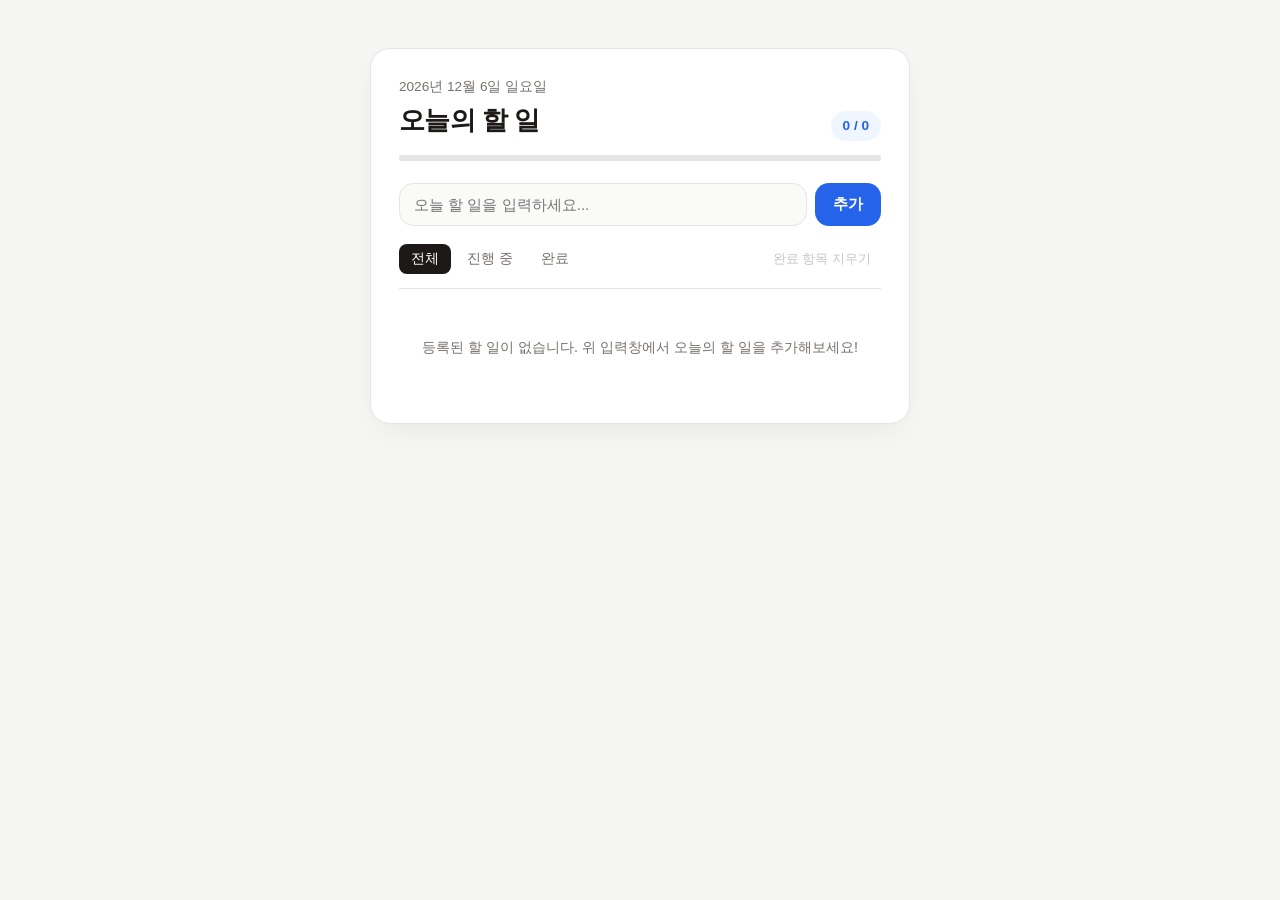
==== index.html @ 994f8629 "Feat : 처음 업로드" ====
<!DOCTYPE html>
<html lang="ko">
<head>
  <meta charset="UTF-8" />
  <meta name="viewport" content="width=device-width, initial-scale=1.0" />
  <title>오늘의 할 일</title>
  <link rel="stylesheet" href="style.css" />
</head>
<body>
  <main class="app">
    <header class="header">
      <div class="header-top">
        <div>
          <p id="today-date" class="date-text"></p>
          <h1 class="title">오늘의 할 일</h1>
        </div>
        <div class="progress-badge" aria-live="polite">
          <span id="progress-count">0 / 0</span>
        </div>
      </div>
      <div class="progress-track" aria-hidden="true">
        <div id="progress-bar" class="progress-bar"></div>
      </div>
    </header>

    <form id="todo-form" class="todo-form" autocomplete="off">
      <label for="todo-input" class="sr-only">새로운 할 일</label>
      <input
        id="todo-input"
        type="text"
        class="todo-input"
        placeholder="오늘 할 일을 입력하세요..."
        maxlength="120"
        required
      />
      <button type="submit" class="add-btn" aria-label="할 일 추가">추가</button>
    </form>

    <section class="controls" aria-label="필터 및 관리">
      <div class="filters" role="tablist">
        <button type="button" class="filter-btn active" data-filter="all" role="tab" aria-selected="true">전체</button>
        <button type="button" class="filter-btn" data-filter="active" role="tab" aria-selected="false">진행 중</button>
        <button type="button" class="filter-btn" data-filter="completed" role="tab" aria-selected="false">완료</button>
      </div>
      <button type="button" id="clear-completed" class="clear-btn">완료 항목 지우기</button>
    </section>

    <ul id="todo-list" class="todo-list" aria-live="polite"></ul>

    <p id="empty-state" class="empty-state" hidden>
      등록된 할 일이 없습니다. 위 입력창에서 오늘의 할 일을 추가해보세요!
    </p>
  </main>

  <script src="app.js"></script>
</body>
</html>
---- style.css ----
:root {
  --bg: #f5f5f3;
  --surface: #ffffff;
  --surface-hover: #fafaf9;
  --text: #1c1917;
  --text-muted: #78716c;
  --border: #e7e5e4;
  --accent: #2563eb;
  --accent-hover: #1d4ed8;
  --accent-soft: #eff6ff;
  --danger: #dc2626;
  --danger-soft: #fef2f2;
  --radius: 14px;
  --shadow: 0 10px 30px -10px rgba(28, 25, 23, 0.08);
}

* {
  box-sizing: border-box;
  margin: 0;
  padding: 0;
}

body {
  font-family: "Pretendard", -apple-system, BlinkMacSystemFont, "Segoe UI", Roboto,
    "Noto Sans KR", sans-serif;
  background-color: var(--bg);
  color: var(--text);
  min-height: 100vh;
  display: flex;
  justify-content: center;
  align-items: flex-start;
  padding: 48px 16px;
  line-height: 1.5;
}

.sr-only {
  position: absolute;
  width: 1px;
  height: 1px;
  padding: 0;
  margin: -1px;
  overflow: hidden;
  clip: rect(0, 0, 0, 0);
  white-space: nowrap;
  border: 0;
}

.app {
  width: 100%;
  max-width: 540px;
  background: var(--surface);
  border: 1px solid var(--border);
  border-radius: 20px;
  box-shadow: var(--shadow);
  padding: 28px;
}

.header {
  margin-bottom: 22px;
}

.header-top {
  display: flex;
  justify-content: space-between;
  align-items: flex-end;
  gap: 12px;
  margin-bottom: 14px;
}

.date-text {
  font-size: 0.85rem;
  color: var(--text-muted);
  margin-bottom: 4px;
}

.title {
  font-size: 1.65rem;
  font-weight: 700;
  letter-spacing: -0.02em;
}

.progress-badge {
  font-size: 0.85rem;
  font-weight: 600;
  color: var(--accent);
  background: var(--accent-soft);
  padding: 5px 12px;
  border-radius: 999px;
  white-space: nowrap;
}

.progress-track {
  width: 100%;
  height: 6px;
  background: var(--border);
  border-radius: 999px;
  overflow: hidden;
}

.progress-bar {
  height: 100%;
  width: 0%;
  background: var(--accent);
  border-radius: 999px;
  transition: width 0.25s ease;
}

.todo-form {
  display: flex;
  gap: 8px;
  margin-bottom: 18px;
}

.todo-input {
  flex: 1;
  padding: 12px 14px;
  font-size: 0.95rem;
  font-family: inherit;
  color: var(--text);
  background: var(--surface-hover);
  border: 1px solid var(--border);
  border-radius: var(--radius);
  outline: none;
  transition: border-color 0.15s ease, background-color 0.15s ease;
}

.todo-input:focus {
  border-color: var(--accent);
  background: var(--surface);
}

.add-btn {
  padding: 0 18px;
  font-size: 0.95rem;
  font-weight: 600;
  font-family: inherit;
  color: #ffffff;
  background: var(--accent);
  border: none;
  border-radius: var(--radius);
  cursor: pointer;
  transition: background-color 0.15s ease, transform 0.1s ease;
}

.add-btn:hover {
  background: var(--accent-hover);
}

.add-btn:active {
  transform: scale(0.98);
}

.controls {
  display: flex;
  justify-content: space-between;
  align-items: center;
  gap: 10px;
  padding-bottom: 14px;
  border-bottom: 1px solid var(--border);
  margin-bottom: 12px;
}

.filters {
  display: flex;
  gap: 4px;
}

.filter-btn {
  padding: 6px 12px;
  font-size: 0.85rem;
  font-weight: 500;
  font-family: inherit;
  color: var(--text-muted);
  background: transparent;
  border: none;
  border-radius: 8px;
  cursor: pointer;
  transition: background-color 0.15s ease, color 0.15s ease;
}

.filter-btn:hover {
  background: var(--bg);
  color: var(--text);
}

.filter-btn.active {
  background: var(--text);
  color: #ffffff;
}

.clear-btn {
  padding: 6px 10px;
  font-size: 0.8rem;
  font-family: inherit;
  color: var(--text-muted);
  background: transparent;
  border: none;
  border-radius: 8px;
  cursor: pointer;
  transition: color 0.15s ease, background-color 0.15s ease;
}

.clear-btn:hover:not(:disabled) {
  color: var(--danger);
  background: var(--danger-soft);
}

.clear-btn:disabled {
  opacity: 0.4;
  cursor: default;
}

.todo-list {
  list-style: none;
  display: flex;
  flex-direction: column;
  gap: 6px;
}

.todo-item {
  display: flex;
  align-items: center;
  gap: 12px;
  padding: 11px 12px;
  border-radius: 12px;
  transition: background-color 0.15s ease;
}

.todo-item:hover {
  background: var(--surface-hover);
}

.todo-checkbox {
  appearance: none;
  -webkit-appearance: none;
  width: 20px;
  height: 20px;
  flex-shrink: 0;
  border: 2px solid #d6d3d1;
  border-radius: 6px;
  background: var(--surface);
  cursor: pointer;
  display: grid;
  place-items: center;
  transition: border-color 0.15s ease, background-color 0.15s ease;
}

.todo-checkbox:hover {
  border-color: var(--accent);
}

.todo-checkbox:checked {
  background: var(--accent);
  border-color: var(--accent);
}

.todo-checkbox:checked::after {
  content: "";
  width: 5px;
  height: 9px;
  border: solid #ffffff;
  border-width: 0 2px 2px 0;
  transform: rotate(45deg) translate(-1px, -1px);
}

.todo-text {
  flex: 1;
  font-size: 0.95rem;
  word-break: break-word;
  cursor: pointer;
  transition: color 0.15s ease;
}

.todo-item.completed .todo-text {
  color: var(--text-muted);
  text-decoration: line-through;
}

.todo-edit-input {
  flex: 1;
  font-size: 0.95rem;
  font-family: inherit;
  color: var(--text);
  padding: 4px 8px;
  border: 1px solid var(--accent);
  border-radius: 8px;
  outline: none;
  background: var(--surface);
}

.todo-actions {
  display: flex;
  gap: 4px;
  opacity: 0;
  transition: opacity 0.15s ease;
}

.todo-item:hover .todo-actions,
.todo-item:focus-within .todo-actions {
  opacity: 1;
}

.icon-btn {
  width: 28px;
  height: 28px;
  display: grid;
  place-items: center;
  font-size: 0.85rem;
  color: var(--text-muted);
  background: transparent;
  border: none;
  border-radius: 7px;
  cursor: pointer;
  transition: background-color 0.15s ease, color 0.15s ease;
}

.icon-btn:hover {
  background: var(--border);
  color: var(--text);
}

.icon-btn.delete:hover {
  background: var(--danger-soft);
  color: var(--danger);
}

.empty-state {
  text-align: center;
  color: var(--text-muted);
  font-size: 0.9rem;
  padding: 36px 12px;
}

@media (max-width: 480px) {
  body {
    padding: 20px 12px;
  }

  .app {
    padding: 20px;
  }

  .todo-actions {
    opacity: 1;
  }
}
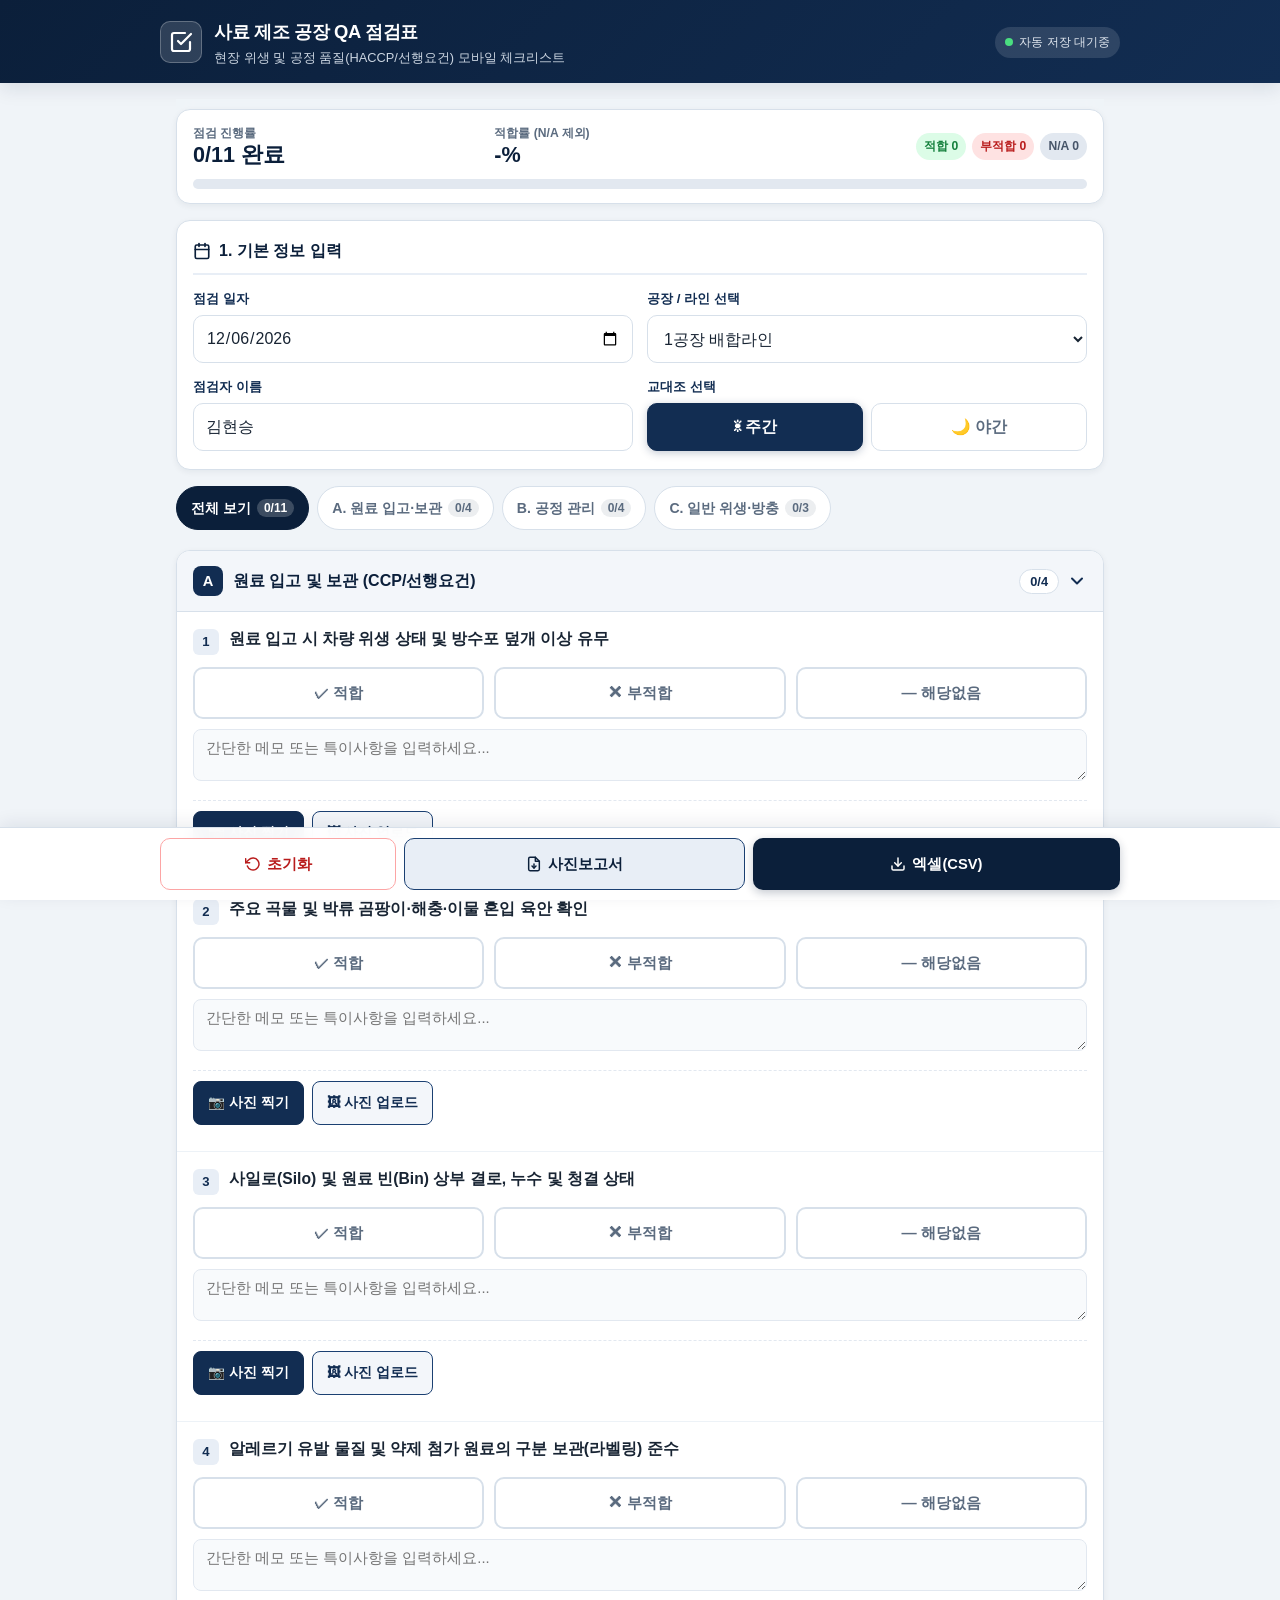
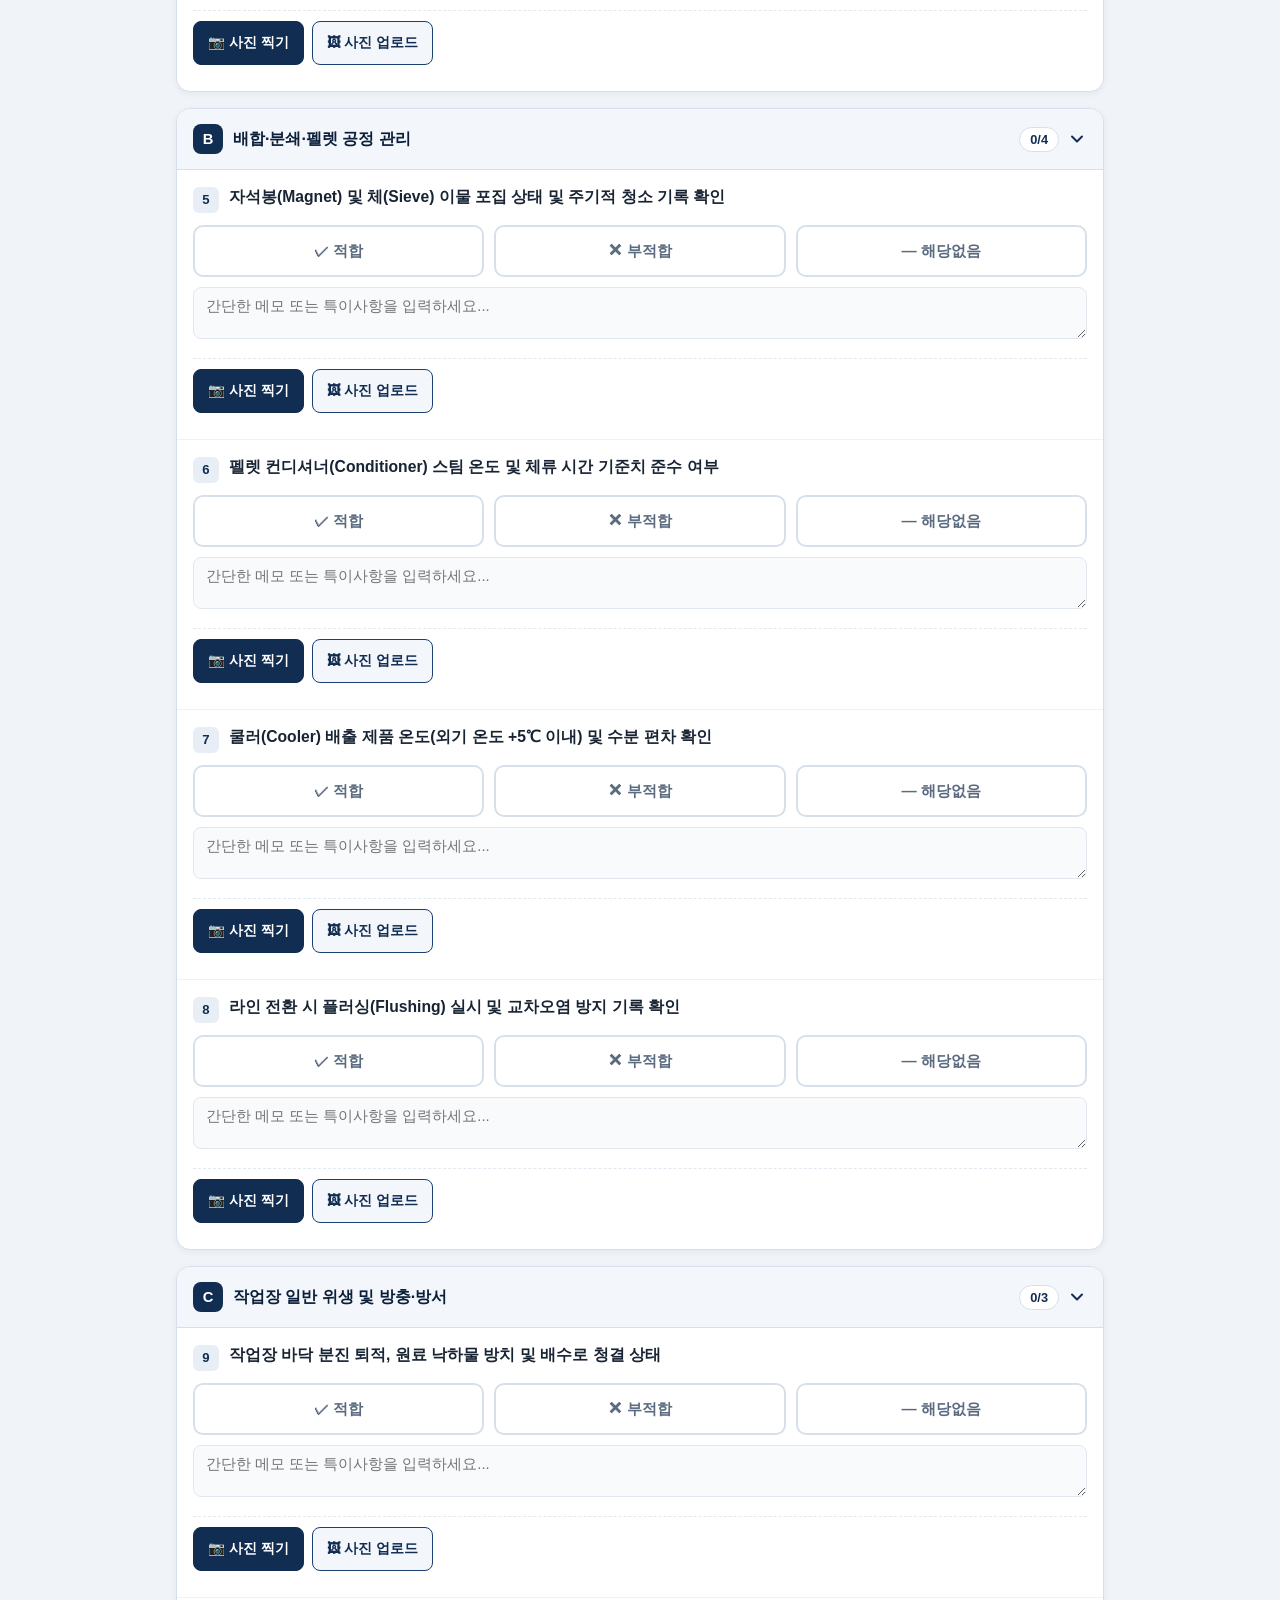
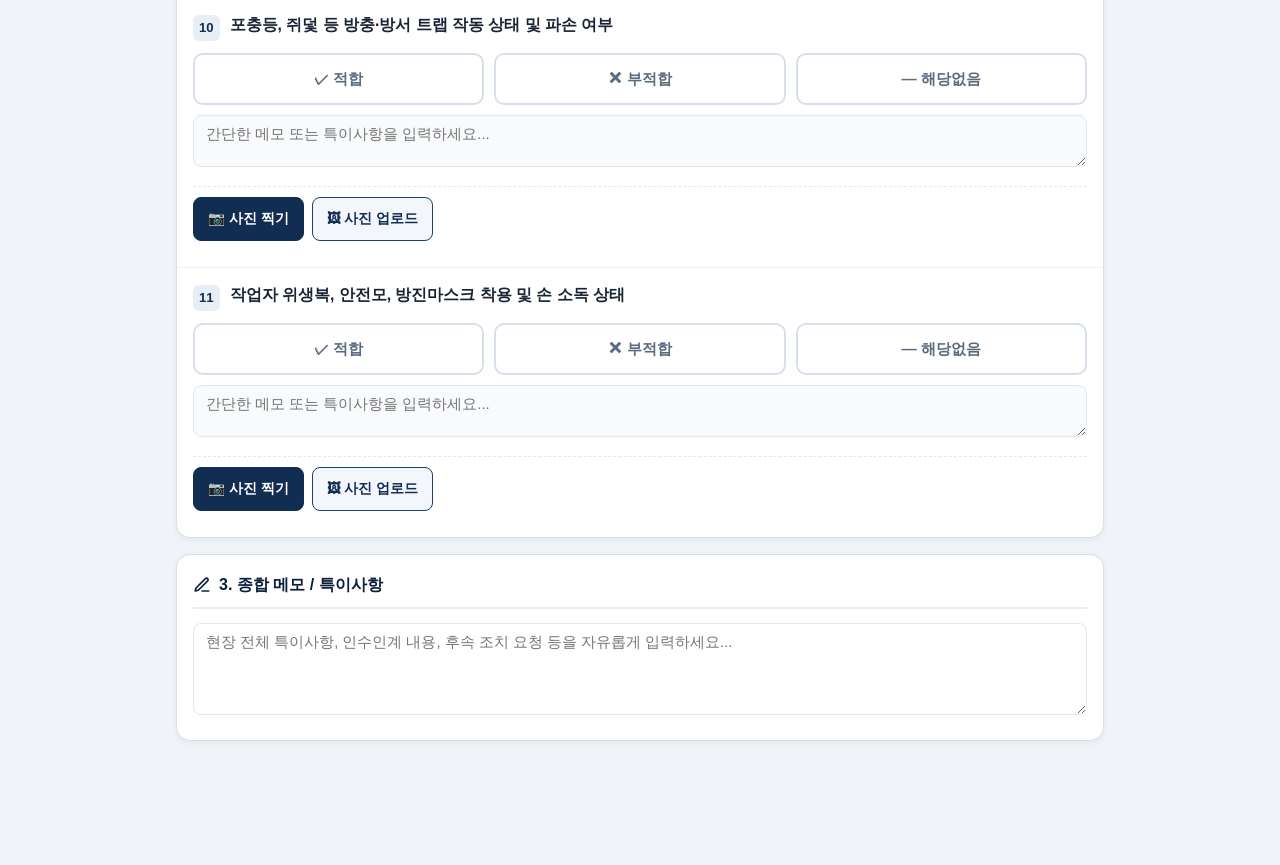
==== commit b6f2891e: "fix : 변경" ====
--- a/index.html
+++ b/index.html
@@ -1,56 +1,197 @@
 <!DOCTYPE html>
 <html lang="ko">
 <head>
-  <meta charset="UTF-8" />
-  <meta name="viewport" content="width=device-width, initial-scale=1.0" />
-  <title>오늘의 할 일</title>
-  <link rel="stylesheet" href="style.css" />
+  <meta charset="UTF-8">
+  <meta name="viewport" content="width=device-width, initial-scale=1.0, maximum-scale=1.0, user-scalable=no">
+  <title>사료 제조 공장 현장 위생·공정 품질(QA) 점검표</title>
+  <link rel="stylesheet" href="style.css">
 </head>
 <body>
-  <main class="app">
-    <header class="header">
-      <div class="header-top">
+
+  <header class="app-header">
+    <div class="header-inner">
+      <div class="brand-block">
+        <div class="brand-badge" aria-hidden="true">
+          <svg width="24" height="24" viewBox="0 0 24 24" fill="none" stroke="currentColor" stroke-width="2.2" stroke-linecap="round" stroke-linejoin="round">
+            <path d="M9 11l3 3L22 4"></path>
+            <path d="M21 12v7a2 2 0 0 1-2 2H5a2 2 0 0 1-2-2V5a2 2 0 0 1 2-2h11"></path>
+          </svg>
+        </div>
         <div>
-          <p id="today-date" class="date-text"></p>
-          <h1 class="title">오늘의 할 일</h1>
-        </div>
-        <div class="progress-badge" aria-live="polite">
-          <span id="progress-count">0 / 0</span>
+          <h1 class="brand-title">사료 제조 공장 QA 점검표</h1>
+          <p class="brand-subtitle">현장 위생 및 공정 품질(HACCP/선행요건) 모바일 체크리스트</p>
         </div>
       </div>
-      <div class="progress-track" aria-hidden="true">
-        <div id="progress-bar" class="progress-bar"></div>
+      <div class="save-status" id="saveStatus">
+        <span class="save-dot"></span>
+        <span id="saveStatusText">자동 저장 대기중</span>
       </div>
-    </header>
+    </div>
+  </header>
 
-    <form id="todo-form" class="todo-form" autocomplete="off">
-      <label for="todo-input" class="sr-only">새로운 할 일</label>
-      <input
-        id="todo-input"
-        type="text"
-        class="todo-input"
-        placeholder="오늘 할 일을 입력하세요..."
-        maxlength="120"
-        required
-      />
-      <button type="submit" class="add-btn" aria-label="할 일 추가">추가</button>
-    </form>
+  <main class="container">
+    <!-- 실시간 대시보드 -->
+    <div class="dashboard-sticky">
+      <div class="dashboard-card">
+        <div class="dash-grid">
+          <div class="dash-metric">
+            <span class="dash-label">점검 진행률</span>
+            <span class="dash-value" id="progressText">0/11 완료</span>
+          </div>
+          <div class="dash-metric">
+            <span class="dash-label">적합률 (N/A 제외)</span>
+            <span class="dash-value" id="passRateText">-%</span>
+          </div>
+          <div class="dash-counts">
+            <span class="count-pill pass" id="countPass">적합 0</span>
+            <span class="count-pill fail" id="countFail">부적합 0</span>
+            <span class="count-pill na" id="countNa">N/A 0</span>
+          </div>
+        </div>
+        <div class="progress-track" aria-label="점검 진행률 바">
+          <div class="progress-fill" id="progressBar"></div>
+        </div>
+      </div>
+    </div>
 
-    <section class="controls" aria-label="필터 및 관리">
-      <div class="filters" role="tablist">
-        <button type="button" class="filter-btn active" data-filter="all" role="tab" aria-selected="true">전체</button>
-        <button type="button" class="filter-btn" data-filter="active" role="tab" aria-selected="false">진행 중</button>
-        <button type="button" class="filter-btn" data-filter="completed" role="tab" aria-selected="false">완료</button>
+    <!-- 1. 기본 정보 입력 영역 -->
+    <section class="card" aria-labelledby="basicInfoHeading">
+      <h2 class="section-title" id="basicInfoHeading">
+        <svg width="18" height="18" viewBox="0 0 24 24" fill="none" stroke="currentColor" stroke-width="2.2" stroke-linecap="round" stroke-linejoin="round">
+          <rect x="3" y="4" width="18" height="18" rx="2" ry="2"></rect>
+          <line x1="16" y1="2" x2="16" y2="6"></line>
+          <line x1="8" y1="2" x2="8" y2="6"></line>
+          <line x1="3" y1="10" x2="21" y2="10"></line>
+        </svg>
+        1. 기본 정보 입력
+      </h2>
+      <div class="info-grid">
+        <div class="form-group">
+          <label class="form-label" for="inspectDate">점검 일자</label>
+          <input type="date" id="inspectDate" class="form-control">
+        </div>
+        <div class="form-group">
+          <label class="form-label" for="factoryLine">공장 / 라인 선택</label>
+          <select id="factoryLine" class="form-control">
+            <option value="1공장 배합라인">1공장 배합라인</option>
+            <option value="2공장 펠렛라인">2공장 펠렛라인</option>
+            <option value="원료 입고장">원료 입고장</option>
+            <option value="제품 출하장">제품 출하장</option>
+          </select>
+        </div>
+        <div class="form-group">
+          <label class="form-label" for="inspectorName">점검자 이름</label>
+          <input type="text" id="inspectorName" class="form-control" value="김현승" placeholder="점검자 성명을 입력하세요">
+        </div>
+        <div class="form-group">
+          <span class="form-label">교대조 선택</span>
+          <div class="shift-group" role="group" aria-label="교대조 선택">
+            <button type="button" class="shift-btn active" data-shift="주간">☀ 주간</button>
+            <button type="button" class="shift-btn" data-shift="야간">🌙 야간</button>
+          </div>
+        </div>
       </div>
-      <button type="button" id="clear-completed" class="clear-btn">완료 항목 지우기</button>
     </section>
 
-    <ul id="todo-list" class="todo-list" aria-live="polite"></ul>
+    <!-- 카테고리 탭 -->
+    <div class="category-tabs" role="tablist" aria-label="점검 카테고리 필터">
+      <button type="button" class="tab-btn active" data-tab="all" role="tab" aria-selected="true">
+        전체 보기 <span class="tab-badge" id="tabBadgeAll">0/11</span>
+      </button>
+      <button type="button" class="tab-btn" data-tab="A" role="tab" aria-selected="false">
+        A. 원료 입고·보관 <span class="tab-badge" id="tabBadgeA">0/4</span>
+      </button>
+      <button type="button" class="tab-btn" data-tab="B" role="tab" aria-selected="false">
+        B. 공정 관리 <span class="tab-badge" id="tabBadgeB">0/4</span>
+      </button>
+      <button type="button" class="tab-btn" data-tab="C" role="tab" aria-selected="false">
+        C. 일반 위생·방충 <span class="tab-badge" id="tabBadgeC">0/3</span>
+      </button>
+    </div>
 
-    <p id="empty-state" class="empty-state" hidden>
-      등록된 할 일이 없습니다. 위 입력창에서 오늘의 할 일을 추가해보세요!
-    </p>
+    <!-- 2. 점검 항목 영역 -->
+    <div id="checklistContainer"></div>
+
+    <!-- 3. 종합 메모 / 특이사항 -->
+    <section class="card" aria-labelledby="overallMemoHeading">
+      <h2 class="section-title" id="overallMemoHeading">
+        <svg width="18" height="18" viewBox="0 0 24 24" fill="none" stroke="currentColor" stroke-width="2.2" stroke-linecap="round" stroke-linejoin="round">
+          <path d="M12 20h9"></path>
+          <path d="M16.5 3.5a2.121 2.121 0 0 1 3 3L7 19l-4 1 1-4L16.5 3.5z"></path>
+        </svg>
+        3. 종합 메모 / 특이사항
+      </h2>
+      <textarea id="overallMemo" class="item-memo" style="min-height: 92px; background: #ffffff;" placeholder="현장 전체 특이사항, 인수인계 내용, 후속 조치 요청 등을 자유롭게 입력하세요..."></textarea>
+    </section>
   </main>
+
+  <!-- 하단 고정 액션 바 -->
+  <footer class="bottom-bar">
+    <div class="bottom-bar-inner">
+      <button type="button" class="action-btn btn-reset" id="resetBtn">
+        <svg width="16" height="16" viewBox="0 0 24 24" fill="none" stroke="currentColor" stroke-width="2.2" stroke-linecap="round" stroke-linejoin="round">
+          <polyline points="1 4 1 10 7 10"></polyline>
+          <path d="M3.51 15a9 9 0 1 0 2.13-9.36L1 10"></path>
+        </svg>
+        초기화
+      </button>
+      <button type="button" class="action-btn btn-html-export" id="exportHtmlBtn">
+        <svg width="16" height="16" viewBox="0 0 24 24" fill="none" stroke="currentColor" stroke-width="2.2" stroke-linecap="round" stroke-linejoin="round">
+          <path d="M14 2H6a2 2 0 0 0-2 2v16a2 2 0 0 0 2 2h12a2 2 0 0 0 2-2V8z"></path>
+          <polyline points="14 2 14 8 20 8"></polyline>
+          <line x1="12" y1="18" x2="12" y2="12"></line>
+          <polyline points="9 15 12 18 15 15"></polyline>
+        </svg>
+        사진보고서
+      </button>
+      <button type="button" class="action-btn btn-export" id="exportCsvBtn">
+        <svg width="16" height="16" viewBox="0 0 24 24" fill="none" stroke="currentColor" stroke-width="2.2" stroke-linecap="round" stroke-linejoin="round">
+          <path d="M21 15v4a2 2 0 0 1-2 2H5a2 2 0 0 1-2-2v-4"></path>
+          <polyline points="7 10 12 15 17 10"></polyline>
+          <line x1="12" y1="15" x2="12" y2="3"></line>
+        </svg>
+        엑셀(CSV)
+      </button>
+    </div>
+  </footer>
+
+  <!-- 실시간 카메라 촬영 모달 -->
+  <div class="modal-backdrop" id="cameraModal" role="dialog" aria-modal="true" aria-labelledby="cameraModalTitle">
+    <div class="camera-modal-box">
+      <div class="camera-modal-header">
+        <h3 class="camera-modal-title" id="cameraModalTitle">현장 사진 촬영</h3>
+        <button type="button" class="camera-close-btn" id="closeCameraBtn" aria-label="카메라 닫기">×</button>
+      </div>
+      <div class="camera-video-wrap">
+        <video id="cameraVideo" class="camera-video" autoplay playsinline muted></video>
+      </div>
+      <div class="camera-controls">
+        <button type="button" class="cam-ctrl-btn" id="switchCameraBtn">전환</button>
+        <button type="button" class="cam-shutter-btn" id="capturePhotoBtn">📸 촬영하여 첨부</button>
+        <button type="button" class="cam-ctrl-btn" id="fallbackFileBtn">파일</button>
+      </div>
+    </div>
+  </div>
+
+  <!-- 초기화 확인 모달 -->
+  <div class="modal-backdrop" id="resetModal" role="dialog" aria-modal="true" aria-labelledby="resetModalTitle">
+    <div class="modal-box">
+      <h3 class="modal-title" id="resetModalTitle">점검 내용을 초기화할까요?</h3>
+      <p class="modal-desc">현재 작성 중인 모든 판정 결과, 부적합 메모, 첨부 사진 및 임시 저장 데이터가 삭제됩니다.</p>
+      <div class="modal-actions">
+        <button type="button" class="modal-btn" id="cancelResetBtn">취소</button>
+        <button type="button" class="modal-btn danger" id="confirmResetBtn">모두 초기화</button>
+      </div>
+    </div>
+  </div>
+
+  <!-- 사진 확대 모달 -->
+  <div class="modal-backdrop" id="lightboxModal" role="dialog" aria-modal="true" aria-label="첨부 사진 확대 보기">
+    <img src="" alt="현장 사진 확대" class="lightbox-img" id="lightboxImg">
+  </div>
+
+  <!-- 알림 토스트 -->
+  <div class="toast" id="toast"></div>
 
   <script src="app.js"></script>
 </body>
--- a/style.css
+++ b/style.css
@@ -1,346 +1,990 @@
 :root {
-  --bg: #f5f5f3;
-  --surface: #ffffff;
-  --surface-hover: #fafaf9;
-  --text: #1c1917;
-  --text-muted: #78716c;
-  --border: #e7e5e4;
-  --accent: #2563eb;
-  --accent-hover: #1d4ed8;
-  --accent-soft: #eff6ff;
-  --danger: #dc2626;
-  --danger-soft: #fef2f2;
-  --radius: 14px;
-  --shadow: 0 10px 30px -10px rgba(28, 25, 23, 0.08);
+  --navy-900: #0b1f3a;
+  --navy-800: #122d52;
+  --navy-700: #1b4072;
+  --navy-100: #e8eef6;
+  --navy-50: #f3f6fa;
+
+  --bg-page: #f0f4f8;
+  --bg-card: #ffffff;
+  --border-color: #d7e0ea;
+  --text-main: #182433;
+  --text-muted: #5b6b7f;
+
+  --pass-color: #15803d;
+  --pass-bg: #dcfce7;
+  --pass-border: #86efac;
+
+  --fail-color: #b91c1c;
+  --fail-bg: #fee2e2;
+  --fail-border: #fca5a5;
+
+  --na-color: #475569;
+  --na-bg: #e2e8f0;
+  --na-border: #cbd5e1;
+
+  --radius-lg: 14px;
+  --radius-md: 10px;
+  --radius-sm: 8px;
+  --shadow-sm: 0 2px 6px rgba(11, 31, 58, 0.06);
+  --shadow-md: 0 6px 18px rgba(11, 31, 58, 0.1);
 }
 
 * {
   box-sizing: border-box;
+  -webkit-tap-highlight-color: transparent;
+}
+
+body {
   margin: 0;
   padding: 0;
-}
-
-body {
-  font-family: "Pretendard", -apple-system, BlinkMacSystemFont, "Segoe UI", Roboto,
-    "Noto Sans KR", sans-serif;
-  background-color: var(--bg);
-  color: var(--text);
-  min-height: 100vh;
-  display: flex;
+  font-family: -apple-system, BlinkMacSystemFont, "Malgun Gothic", "맑은 고딕", "Apple SD Gothic Neo", "Segoe UI", Roboto, sans-serif;
+  background-color: var(--bg-page);
+  color: var(--text-main);
+  line-height: 1.5;
+  padding-bottom: 92px;
+}
+
+/* Header */
+.app-header {
+  background: linear-gradient(135deg, var(--navy-900), var(--navy-800));
+  color: #ffffff;
+  padding: 18px 16px 16px;
+  box-shadow: var(--shadow-md);
+}
+
+.header-inner {
+  max-width: 960px;
+  margin: 0 auto;
+  display: flex;
+  flex-wrap: wrap;
+  align-items: center;
+  justify-content: space-between;
+  gap: 10px;
+}
+
+.brand-block {
+  display: flex;
+  align-items: center;
+  gap: 12px;
+}
+
+.brand-badge {
+  width: 42px;
+  height: 42px;
+  border-radius: 10px;
+  background: rgba(255, 255, 255, 0.14);
+  border: 1px solid rgba(255, 255, 255, 0.25);
+  display: flex;
+  align-items: center;
   justify-content: center;
-  align-items: flex-start;
-  padding: 48px 16px;
-  line-height: 1.5;
-}
-
-.sr-only {
-  position: absolute;
-  width: 1px;
-  height: 1px;
-  padding: 0;
-  margin: -1px;
-  overflow: hidden;
-  clip: rect(0, 0, 0, 0);
-  white-space: nowrap;
-  border: 0;
-}
-
-.app {
-  width: 100%;
-  max-width: 540px;
-  background: var(--surface);
-  border: 1px solid var(--border);
-  border-radius: 20px;
-  box-shadow: var(--shadow);
-  padding: 28px;
-}
-
-.header {
-  margin-bottom: 22px;
-}
-
-.header-top {
-  display: flex;
-  justify-content: space-between;
-  align-items: flex-end;
-  gap: 12px;
-  margin-bottom: 14px;
-}
-
-.date-text {
-  font-size: 0.85rem;
+  flex-shrink: 0;
+}
+
+.brand-title {
+  margin: 0;
+  font-size: 1.15rem;
+  font-weight: 700;
+  letter-spacing: -0.02em;
+}
+
+.brand-subtitle {
+  margin: 2px 0 0;
+  font-size: 0.8rem;
+  color: #cbd5e1;
+}
+
+.save-status {
+  display: inline-flex;
+  align-items: center;
+  gap: 6px;
+  font-size: 0.78rem;
+  background: rgba(255, 255, 255, 0.12);
+  padding: 6px 10px;
+  border-radius: 999px;
+  color: #e2e8f0;
+}
+
+.save-dot {
+  width: 8px;
+  height: 8px;
+  border-radius: 50%;
+  background: #4ade80;
+}
+
+/* Main Container */
+.container {
+  max-width: 960px;
+  margin: 0 auto;
+  padding: 16px;
+}
+
+/* Sticky Dashboard */
+.dashboard-sticky {
+  position: sticky;
+  top: 0;
+  z-index: 30;
+  background: rgba(240, 244, 248, 0.94);
+  backdrop-filter: blur(8px);
+  padding: 10px 0 6px;
+  margin-bottom: 10px;
+}
+
+.dashboard-card {
+  background: var(--bg-card);
+  border: 1px solid var(--border-color);
+  border-radius: var(--radius-lg);
+  padding: 14px 16px;
+  box-shadow: var(--shadow-sm);
+}
+
+.dash-grid {
+  display: grid;
+  grid-template-columns: repeat(3, 1fr);
+  gap: 10px;
+  align-items: center;
+}
+
+.dash-metric {
+  display: flex;
+  flex-direction: column;
+}
+
+.dash-label {
+  font-size: 0.76rem;
   color: var(--text-muted);
-  margin-bottom: 4px;
-}
-
-.title {
-  font-size: 1.65rem;
-  font-weight: 700;
-  letter-spacing: -0.02em;
-}
-
-.progress-badge {
-  font-size: 0.85rem;
   font-weight: 600;
-  color: var(--accent);
-  background: var(--accent-soft);
-  padding: 5px 12px;
+}
+
+.dash-value {
+  font-size: 1.35rem;
+  font-weight: 800;
+  color: var(--navy-900);
+  line-height: 1.25;
+}
+
+.dash-value.pass-rate-good {
+  color: var(--pass-color);
+}
+
+.dash-value.pass-rate-warn {
+  color: #d97706;
+}
+
+.dash-value.pass-rate-bad {
+  color: var(--fail-color);
+}
+
+.dash-counts {
+  display: flex;
+  flex-wrap: wrap;
+  justify-content: flex-end;
+  gap: 6px;
+  font-size: 0.76rem;
+  font-weight: 700;
+}
+
+.count-pill {
+  padding: 4px 8px;
   border-radius: 999px;
   white-space: nowrap;
 }
 
+.count-pill.pass { background: var(--pass-bg); color: var(--pass-color); }
+.count-pill.fail { background: var(--fail-bg); color: var(--fail-color); }
+.count-pill.na { background: var(--na-bg); color: var(--na-color); }
+
 .progress-track {
-  width: 100%;
-  height: 6px;
-  background: var(--border);
+  margin-top: 10px;
+  height: 10px;
+  background: #e2e8f0;
   border-radius: 999px;
   overflow: hidden;
 }
 
-.progress-bar {
+.progress-fill {
   height: 100%;
   width: 0%;
-  background: var(--accent);
+  background: linear-gradient(90deg, var(--navy-700), #16a34a);
   border-radius: 999px;
   transition: width 0.25s ease;
 }
 
-.todo-form {
-  display: flex;
+/* Card Section */
+.card {
+  background: var(--bg-card);
+  border: 1px solid var(--border-color);
+  border-radius: var(--radius-lg);
+  padding: 18px 16px;
+  margin-bottom: 16px;
+  box-shadow: var(--shadow-sm);
+}
+
+.section-title {
+  margin: 0 0 14px;
+  font-size: 1rem;
+  font-weight: 700;
+  color: var(--navy-900);
+  display: flex;
+  align-items: center;
   gap: 8px;
-  margin-bottom: 18px;
-}
-
-.todo-input {
-  flex: 1;
-  padding: 12px 14px;
-  font-size: 0.95rem;
-  font-family: inherit;
-  color: var(--text);
-  background: var(--surface-hover);
-  border: 1px solid var(--border);
-  border-radius: var(--radius);
-  outline: none;
-  transition: border-color 0.15s ease, background-color 0.15s ease;
-}
-
-.todo-input:focus {
-  border-color: var(--accent);
-  background: var(--surface);
-}
-
-.add-btn {
-  padding: 0 18px;
-  font-size: 0.95rem;
-  font-weight: 600;
-  font-family: inherit;
-  color: #ffffff;
-  background: var(--accent);
-  border: none;
-  border-radius: var(--radius);
-  cursor: pointer;
-  transition: background-color 0.15s ease, transform 0.1s ease;
-}
-
-.add-btn:hover {
-  background: var(--accent-hover);
-}
-
-.add-btn:active {
-  transform: scale(0.98);
-}
-
-.controls {
-  display: flex;
-  justify-content: space-between;
-  align-items: center;
-  gap: 10px;
-  padding-bottom: 14px;
-  border-bottom: 1px solid var(--border);
-  margin-bottom: 12px;
-}
-
-.filters {
-  display: flex;
-  gap: 4px;
-}
-
-.filter-btn {
-  padding: 6px 12px;
-  font-size: 0.85rem;
-  font-weight: 500;
-  font-family: inherit;
-  color: var(--text-muted);
-  background: transparent;
-  border: none;
-  border-radius: 8px;
-  cursor: pointer;
-  transition: background-color 0.15s ease, color 0.15s ease;
-}
-
-.filter-btn:hover {
-  background: var(--bg);
-  color: var(--text);
-}
-
-.filter-btn.active {
-  background: var(--text);
-  color: #ffffff;
-}
-
-.clear-btn {
-  padding: 6px 10px;
-  font-size: 0.8rem;
-  font-family: inherit;
-  color: var(--text-muted);
-  background: transparent;
-  border: none;
-  border-radius: 8px;
-  cursor: pointer;
-  transition: color 0.15s ease, background-color 0.15s ease;
-}
-
-.clear-btn:hover:not(:disabled) {
-  color: var(--danger);
-  background: var(--danger-soft);
-}
-
-.clear-btn:disabled {
-  opacity: 0.4;
-  cursor: default;
-}
-
-.todo-list {
-  list-style: none;
+  padding-bottom: 10px;
+  border-bottom: 2px solid var(--navy-100);
+}
+
+/* Basic Info Form */
+.info-grid {
+  display: grid;
+  grid-template-columns: repeat(2, 1fr);
+  gap: 14px;
+}
+
+.form-group {
   display: flex;
   flex-direction: column;
   gap: 6px;
 }
 
-.todo-item {
-  display: flex;
-  align-items: center;
+.form-label {
+  font-size: 0.84rem;
+  font-weight: 700;
+  color: var(--navy-800);
+}
+
+.form-control {
+  width: 100%;
+  min-height: 48px;
+  padding: 10px 12px;
+  font-size: 1rem;
+  font-family: inherit;
+  color: var(--text-main);
+  background: #ffffff;
+  border: 1.5px solid var(--border-color);
+  border-radius: var(--radius-md);
+  outline: none;
+  transition: border-color 0.15s ease, box-shadow 0.15s ease;
+}
+
+.form-control:focus {
+  border-color: var(--navy-700);
+  box-shadow: 0 0 0 3px rgba(27, 64, 114, 0.15);
+}
+
+/* Shift Toggle */
+.shift-group {
+  display: grid;
+  grid-template-columns: 1fr 1fr;
+  gap: 8px;
+}
+
+.shift-btn {
+  min-height: 48px;
+  border: 1.5px solid var(--border-color);
+  background: #ffffff;
+  color: var(--text-muted);
+  border-radius: var(--radius-md);
+  font-size: 0.98rem;
+  font-weight: 700;
+  font-family: inherit;
+  cursor: pointer;
+  display: flex;
+  align-items: center;
+  justify-content: center;
+  gap: 6px;
+  transition: all 0.15s ease;
+}
+
+.shift-btn.active {
+  background: var(--navy-800);
+  color: #ffffff;
+  border-color: var(--navy-800);
+  box-shadow: 0 2px 8px rgba(18, 45, 82, 0.25);
+}
+
+/* Category Tabs */
+.category-tabs {
+  display: flex;
+  gap: 8px;
+  overflow-x: auto;
+  padding-bottom: 6px;
+  margin-bottom: 14px;
+  scrollbar-width: none;
+}
+
+.category-tabs::-webkit-scrollbar {
+  display: none;
+}
+
+.tab-btn {
+  flex: 0 0 auto;
+  min-height: 44px;
+  padding: 8px 14px;
+  border-radius: 999px;
+  border: 1.5px solid var(--border-color);
+  background: #ffffff;
+  color: var(--text-muted);
+  font-size: 0.88rem;
+  font-weight: 700;
+  font-family: inherit;
+  cursor: pointer;
+  display: inline-flex;
+  align-items: center;
+  gap: 6px;
+  transition: all 0.15s ease;
+}
+
+.tab-btn.active {
+  background: var(--navy-900);
+  color: #ffffff;
+  border-color: var(--navy-900);
+}
+
+.tab-badge {
+  font-size: 0.75rem;
+  padding: 2px 7px;
+  border-radius: 999px;
+  background: rgba(15, 39, 68, 0.08);
+  color: inherit;
+}
+
+.tab-btn.active .tab-badge {
+  background: rgba(255, 255, 255, 0.2);
+}
+
+/* Category Accordion */
+.category-section {
+  background: var(--bg-card);
+  border: 1px solid var(--border-color);
+  border-radius: var(--radius-lg);
+  margin-bottom: 16px;
+  overflow: hidden;
+  box-shadow: var(--shadow-sm);
+}
+
+.category-section.hidden-by-tab {
+  display: none;
+}
+
+.category-header {
+  width: 100%;
+  background: var(--navy-50);
+  border: none;
+  border-bottom: 1px solid var(--border-color);
+  padding: 15px 16px;
+  display: flex;
+  align-items: center;
+  justify-content: space-between;
   gap: 12px;
-  padding: 11px 12px;
-  border-radius: 12px;
+  cursor: pointer;
+  text-align: left;
+  font-family: inherit;
+}
+
+.category-header-left {
+  display: flex;
+  align-items: center;
+  gap: 10px;
+}
+
+.category-code {
+  width: 30px;
+  height: 30px;
+  border-radius: 8px;
+  background: var(--navy-800);
+  color: #ffffff;
+  font-weight: 800;
+  font-size: 0.92rem;
+  display: flex;
+  align-items: center;
+  justify-content: center;
+  flex-shrink: 0;
+}
+
+.category-name {
+  font-size: 1rem;
+  font-weight: 800;
+  color: var(--navy-900);
+}
+
+.category-meta {
+  display: flex;
+  align-items: center;
+  gap: 8px;
+  flex-shrink: 0;
+}
+
+.cat-progress {
+  font-size: 0.8rem;
+  font-weight: 700;
+  padding: 4px 10px;
+  border-radius: 999px;
+  background: #ffffff;
+  border: 1px solid var(--border-color);
+  color: var(--navy-800);
+}
+
+.cat-progress.done {
+  background: var(--pass-bg);
+  border-color: var(--pass-border);
+  color: var(--pass-color);
+}
+
+.chevron {
+  transition: transform 0.2s ease;
+  color: var(--navy-800);
+}
+
+.category-section.collapsed .chevron {
+  transform: rotate(-90deg);
+}
+
+.category-section.collapsed .category-body {
+  display: none;
+}
+
+.category-section.collapsed .category-header {
+  border-bottom: none;
+}
+
+/* Checklist Item */
+.qa-item {
+  padding: 16px;
+  border-bottom: 1px solid #edf2f7;
   transition: background-color 0.15s ease;
 }
 
-.todo-item:hover {
-  background: var(--surface-hover);
-}
-
-.todo-checkbox {
-  appearance: none;
-  -webkit-appearance: none;
-  width: 20px;
-  height: 20px;
+.qa-item:last-child {
+  border-bottom: none;
+}
+
+.qa-item.status-pass {
+  background-color: #f7fef9;
+}
+
+.qa-item.status-fail {
+  background-color: #fff8f8;
+}
+
+.qa-item-header {
+  display: flex;
+  align-items: flex-start;
+  gap: 10px;
+  margin-bottom: 12px;
+}
+
+.qa-num {
+  display: inline-flex;
+  align-items: center;
+  justify-content: center;
+  min-width: 26px;
+  height: 26px;
+  padding: 0 6px;
+  border-radius: 6px;
+  background: var(--navy-100);
+  color: var(--navy-800);
+  font-size: 0.82rem;
+  font-weight: 800;
+  margin-top: 1px;
   flex-shrink: 0;
-  border: 2px solid #d6d3d1;
-  border-radius: 6px;
-  background: var(--surface);
-  cursor: pointer;
+}
+
+.qa-text {
+  font-size: 0.98rem;
+  font-weight: 600;
+  color: var(--text-main);
+  line-height: 1.45;
+}
+
+/* Large Touch Buttons */
+.qa-actions {
   display: grid;
-  place-items: center;
+  grid-template-columns: repeat(3, 1fr);
+  gap: 10px;
+}
+
+.judge-btn {
+  min-height: 52px;
+  padding: 10px 8px;
+  border-radius: var(--radius-md);
+  border: 2px solid var(--border-color);
+  background: #ffffff;
+  color: var(--text-muted);
+  font-family: inherit;
+  font-size: 0.95rem;
+  font-weight: 700;
+  cursor: pointer;
+  display: flex;
+  align-items: center;
+  justify-content: center;
+  gap: 6px;
+  transition: all 0.14s ease;
+  user-select: none;
+}
+
+.judge-btn:active {
+  transform: scale(0.98);
+}
+
+.judge-btn.pass.selected {
+  background: var(--pass-color);
+  border-color: var(--pass-color);
+  color: #ffffff;
+  box-shadow: 0 3px 10px rgba(21, 128, 61, 0.28);
+}
+
+.judge-btn.fail.selected {
+  background: var(--fail-color);
+  border-color: var(--fail-color);
+  color: #ffffff;
+  box-shadow: 0 3px 10px rgba(185, 28, 28, 0.28);
+}
+
+.judge-btn.na.selected {
+  background: var(--na-color);
+  border-color: var(--na-color);
+  color: #ffffff;
+  box-shadow: 0 3px 10px rgba(71, 85, 105, 0.24);
+}
+
+/* Item Memo Box (always visible; highlighted on Fail) */
+.item-memo-box {
+  margin-top: 10px;
+}
+
+.item-memo-title {
+  display: none;
+  font-size: 0.84rem;
+  font-weight: 700;
+  color: var(--fail-color);
+  margin-bottom: 6px;
+  align-items: center;
+  gap: 6px;
+}
+
+.qa-item.status-fail .item-memo-box {
+  padding: 12px;
+  background: #ffffff;
+  border: 1.5px solid var(--fail-border);
+  border-radius: var(--radius-md);
+  animation: slideDown 0.18s ease-out;
+}
+
+.qa-item.status-fail .item-memo-title {
+  display: flex;
+}
+
+@keyframes slideDown {
+  from { opacity: 0; transform: translateY(-4px); }
+  to { opacity: 1; transform: translateY(0); }
+}
+
+.item-memo {
+  width: 100%;
+  min-height: 44px;
+  padding: 9px 12px;
+  border: 1.5px solid #e2e8f0;
+  border-radius: var(--radius-sm);
+  font-family: inherit;
+  font-size: 0.92rem;
+  resize: vertical;
+  outline: none;
+  background: #f8fafc;
   transition: border-color 0.15s ease, background-color 0.15s ease;
 }
 
-.todo-checkbox:hover {
-  border-color: var(--accent);
-}
-
-.todo-checkbox:checked {
-  background: var(--accent);
-  border-color: var(--accent);
-}
-
-.todo-checkbox:checked::after {
-  content: "";
-  width: 5px;
-  height: 9px;
-  border: solid #ffffff;
-  border-width: 0 2px 2px 0;
-  transform: rotate(45deg) translate(-1px, -1px);
-}
-
-.todo-text {
+.item-memo:focus {
+  background: #ffffff;
+  border-color: var(--navy-700);
+  box-shadow: 0 0 0 3px rgba(27, 64, 114, 0.12);
+}
+
+.qa-item.status-fail .item-memo {
+  min-height: 78px;
+  background: #ffffff;
+}
+
+.qa-item.status-fail .item-memo:focus {
+  border-color: var(--fail-color);
+  box-shadow: 0 0 0 3px rgba(185, 28, 28, 0.12);
+}
+
+.photo-section {
+  margin-top: 12px;
+  padding-top: 10px;
+  border-top: 1px dashed #e2e8f0;
+}
+
+.photo-controls {
+  display: flex;
+  flex-wrap: wrap;
+  gap: 8px;
+  align-items: center;
+}
+
+.photo-btn {
+  min-height: 44px;
+  padding: 8px 14px;
+  border-radius: var(--radius-sm);
+  border: 1.5px solid var(--navy-700);
+  background: var(--navy-50);
+  color: var(--navy-800);
+  font-family: inherit;
+  font-size: 0.86rem;
+  font-weight: 700;
+  cursor: pointer;
+  display: inline-flex;
+  align-items: center;
+  gap: 6px;
+}
+
+.photo-btn.primary-cam {
+  background: var(--navy-800);
+  color: #ffffff;
+  border-color: var(--navy-800);
+}
+
+.photo-btn:active {
+  transform: scale(0.98);
+}
+
+.photo-count-tag {
+  font-size: 0.8rem;
+  font-weight: 700;
+  color: var(--text-muted);
+  margin-left: auto;
+}
+
+.hidden-file-input {
+  display: none;
+}
+
+.photo-preview-list {
+  display: flex;
+  flex-wrap: wrap;
+  gap: 10px;
+  margin-top: 10px;
+}
+
+.photo-thumb-wrap {
+  position: relative;
+  width: 92px;
+  height: 92px;
+  border-radius: 8px;
+  overflow: hidden;
+  border: 1px solid var(--border-color);
+  background: #f8fafc;
+}
+
+.photo-thumb {
+  width: 100%;
+  height: 100%;
+  object-fit: cover;
+  display: block;
+  cursor: zoom-in;
+}
+
+.photo-remove-btn,
+.photo-save-btn {
+  position: absolute;
+  top: 4px;
+  width: 24px;
+  height: 24px;
+  border-radius: 50%;
+  border: none;
+  background: rgba(15, 23, 42, 0.78);
+  color: #ffffff;
+  font-size: 13px;
+  font-weight: 700;
+  line-height: 1;
+  cursor: pointer;
+  display: flex;
+  align-items: center;
+  justify-content: center;
+}
+
+.photo-remove-btn {
+  right: 4px;
+}
+
+.photo-save-btn {
+  left: 4px;
+  background: rgba(27, 64, 114, 0.86);
+}
+
+/* Bottom Action Bar */
+.bottom-bar {
+  position: fixed;
+  bottom: 0;
+  left: 0;
+  right: 0;
+  z-index: 40;
+  background: rgba(255, 255, 255, 0.96);
+  backdrop-filter: blur(8px);
+  border-top: 1px solid var(--border-color);
+  padding: 10px 16px;
+  box-shadow: 0 -4px 16px rgba(11, 31, 58, 0.08);
+}
+
+.bottom-bar-inner {
+  max-width: 960px;
+  margin: 0 auto;
+  display: grid;
+  grid-template-columns: 0.9fr 1.3fr 1.4fr;
+  gap: 8px;
+}
+
+.action-btn {
+  min-height: 52px;
+  padding: 0 10px;
+  border-radius: var(--radius-md);
+  border: none;
+  font-family: inherit;
+  font-size: 0.92rem;
+  font-weight: 800;
+  cursor: pointer;
+  display: inline-flex;
+  align-items: center;
+  justify-content: center;
+  gap: 6px;
+  transition: all 0.15s ease;
+  white-space: nowrap;
+}
+
+.action-btn:active {
+  transform: scale(0.98);
+}
+
+.btn-reset {
+  background: #ffffff;
+  color: var(--fail-color);
+  border: 1.5px solid var(--fail-border);
+}
+
+.btn-html-export {
+  background: var(--navy-100);
+  color: var(--navy-900);
+  border: 1.5px solid var(--navy-700);
+}
+
+.btn-export {
+  background: var(--navy-900);
+  color: #ffffff;
+  box-shadow: 0 3px 10px rgba(11, 31, 58, 0.24);
+}
+
+/* Camera Modal */
+.camera-modal-box {
+  width: 100%;
+  max-width: 520px;
+  background: #0f172a;
+  color: #ffffff;
+  border-radius: var(--radius-lg);
+  padding: 16px;
+  box-shadow: 0 24px 48px rgba(0, 0, 0, 0.45);
+}
+
+.camera-modal-header {
+  display: flex;
+  align-items: center;
+  justify-content: space-between;
+  margin-bottom: 12px;
+}
+
+.camera-modal-title {
+  margin: 0;
+  font-size: 1rem;
+  font-weight: 700;
+}
+
+.camera-close-btn {
+  width: 36px;
+  height: 36px;
+  border-radius: 50%;
+  border: none;
+  background: rgba(255, 255, 255, 0.15);
+  color: #ffffff;
+  font-size: 20px;
+  cursor: pointer;
+  display: flex;
+  align-items: center;
+  justify-content: center;
+}
+
+.camera-video-wrap {
+  position: relative;
+  width: 100%;
+  aspect-ratio: 4 / 3;
+  background: #000000;
+  border-radius: var(--radius-md);
+  overflow: hidden;
+}
+
+.camera-video {
+  width: 100%;
+  height: 100%;
+  object-fit: cover;
+  display: block;
+}
+
+.camera-controls {
+  margin-top: 14px;
+  display: flex;
+  align-items: center;
+  justify-content: space-between;
+  gap: 10px;
+}
+
+.cam-ctrl-btn {
+  min-height: 48px;
+  padding: 10px 16px;
+  border-radius: var(--radius-md);
+  border: 1px solid rgba(255, 255, 255, 0.25);
+  background: rgba(255, 255, 255, 0.12);
+  color: #ffffff;
+  font-family: inherit;
+  font-size: 0.9rem;
+  font-weight: 700;
+  cursor: pointer;
+}
+
+.cam-shutter-btn {
   flex: 1;
+  min-height: 52px;
+  border-radius: 999px;
+  border: none;
+  background: #22c55e;
+  color: #ffffff;
+  font-family: inherit;
+  font-size: 1rem;
+  font-weight: 800;
+  cursor: pointer;
+  box-shadow: 0 4px 14px rgba(34, 197, 94, 0.4);
+}
+
+/* Modal */
+.modal-backdrop {
+  position: fixed;
+  inset: 0;
+  z-index: 100;
+  background: rgba(11, 31, 58, 0.55);
+  display: none;
+  align-items: center;
+  justify-content: center;
+  padding: 16px;
+}
+
+.modal-backdrop.open {
+  display: flex;
+}
+
+.modal-box {
+  width: 100%;
+  max-width: 400px;
+  background: #ffffff;
+  border-radius: var(--radius-lg);
+  padding: 22px 20px;
+  box-shadow: 0 20px 40px rgba(0, 0, 0, 0.25);
+}
+
+.modal-title {
+  margin: 0 0 8px;
+  font-size: 1.1rem;
+  font-weight: 800;
+  color: var(--navy-900);
+}
+
+.modal-desc {
+  margin: 0 0 18px;
+  font-size: 0.92rem;
+  color: var(--text-muted);
+  line-height: 1.5;
+}
+
+.modal-actions {
+  display: grid;
+  grid-template-columns: 1fr 1fr;
+  gap: 10px;
+}
+
+.modal-btn {
+  min-height: 46px;
+  border-radius: var(--radius-md);
+  font-family: inherit;
   font-size: 0.95rem;
-  word-break: break-word;
-  cursor: pointer;
-  transition: color 0.15s ease;
-}
-
-.todo-item.completed .todo-text {
-  color: var(--text-muted);
-  text-decoration: line-through;
-}
-
-.todo-edit-input {
-  flex: 1;
-  font-size: 0.95rem;
-  font-family: inherit;
-  color: var(--text);
-  padding: 4px 8px;
-  border: 1px solid var(--accent);
-  border-radius: 8px;
-  outline: none;
-  background: var(--surface);
-}
-
-.todo-actions {
-  display: flex;
-  gap: 4px;
+  font-weight: 700;
+  cursor: pointer;
+  border: 1.5px solid var(--border-color);
+  background: #ffffff;
+  color: var(--text-main);
+}
+
+.modal-btn.danger {
+  background: var(--fail-color);
+  border-color: var(--fail-color);
+  color: #ffffff;
+}
+
+/* Image Lightbox */
+.lightbox-img {
+  max-width: 92vw;
+  max-height: 84vh;
+  border-radius: 10px;
+  box-shadow: 0 12px 32px rgba(0, 0, 0, 0.4);
+}
+
+/* Toast */
+.toast {
+  position: fixed;
+  top: 16px;
+  left: 50%;
+  transform: translateX(-50%) translateY(-20px);
+  background: var(--navy-900);
+  color: #ffffff;
+  padding: 10px 18px;
+  border-radius: 999px;
+  font-size: 0.88rem;
+  font-weight: 700;
+  box-shadow: var(--shadow-md);
   opacity: 0;
-  transition: opacity 0.15s ease;
-}
-
-.todo-item:hover .todo-actions,
-.todo-item:focus-within .todo-actions {
+  pointer-events: none;
+  transition: all 0.25s ease;
+  z-index: 120;
+  white-space: nowrap;
+}
+
+.toast.show {
   opacity: 1;
-}
-
-.icon-btn {
-  width: 28px;
-  height: 28px;
-  display: grid;
-  place-items: center;
-  font-size: 0.85rem;
-  color: var(--text-muted);
-  background: transparent;
-  border: none;
-  border-radius: 7px;
-  cursor: pointer;
-  transition: background-color 0.15s ease, color 0.15s ease;
-}
-
-.icon-btn:hover {
-  background: var(--border);
-  color: var(--text);
-}
-
-.icon-btn.delete:hover {
-  background: var(--danger-soft);
-  color: var(--danger);
-}
-
-.empty-state {
-  text-align: center;
-  color: var(--text-muted);
-  font-size: 0.9rem;
-  padding: 36px 12px;
-}
-
-@media (max-width: 480px) {
-  body {
-    padding: 20px 12px;
+  transform: translateX(-50%) translateY(0);
+}
+
+/* Responsive */
+@media (max-width: 640px) {
+  .info-grid {
+    grid-template-columns: 1fr;
   }
 
-  .app {
-    padding: 20px;
+  .dash-grid {
+    grid-template-columns: 1fr 1fr;
   }
 
-  .todo-actions {
-    opacity: 1;
+  .dash-counts {
+    grid-column: 1 / -1;
+    justify-content: flex-start;
   }
-}
+
+  .judge-btn {
+    min-height: 50px;
+    font-size: 0.88rem;
+    padding: 8px 4px;
+  }
+
+  .bottom-bar-inner {
+    grid-template-columns: 0.75fr 1.15fr 1.15fr;
+    gap: 6px;
+  }
+
+  .action-btn {
+    font-size: 0.8rem;
+    padding: 0 6px;
+  }
+}
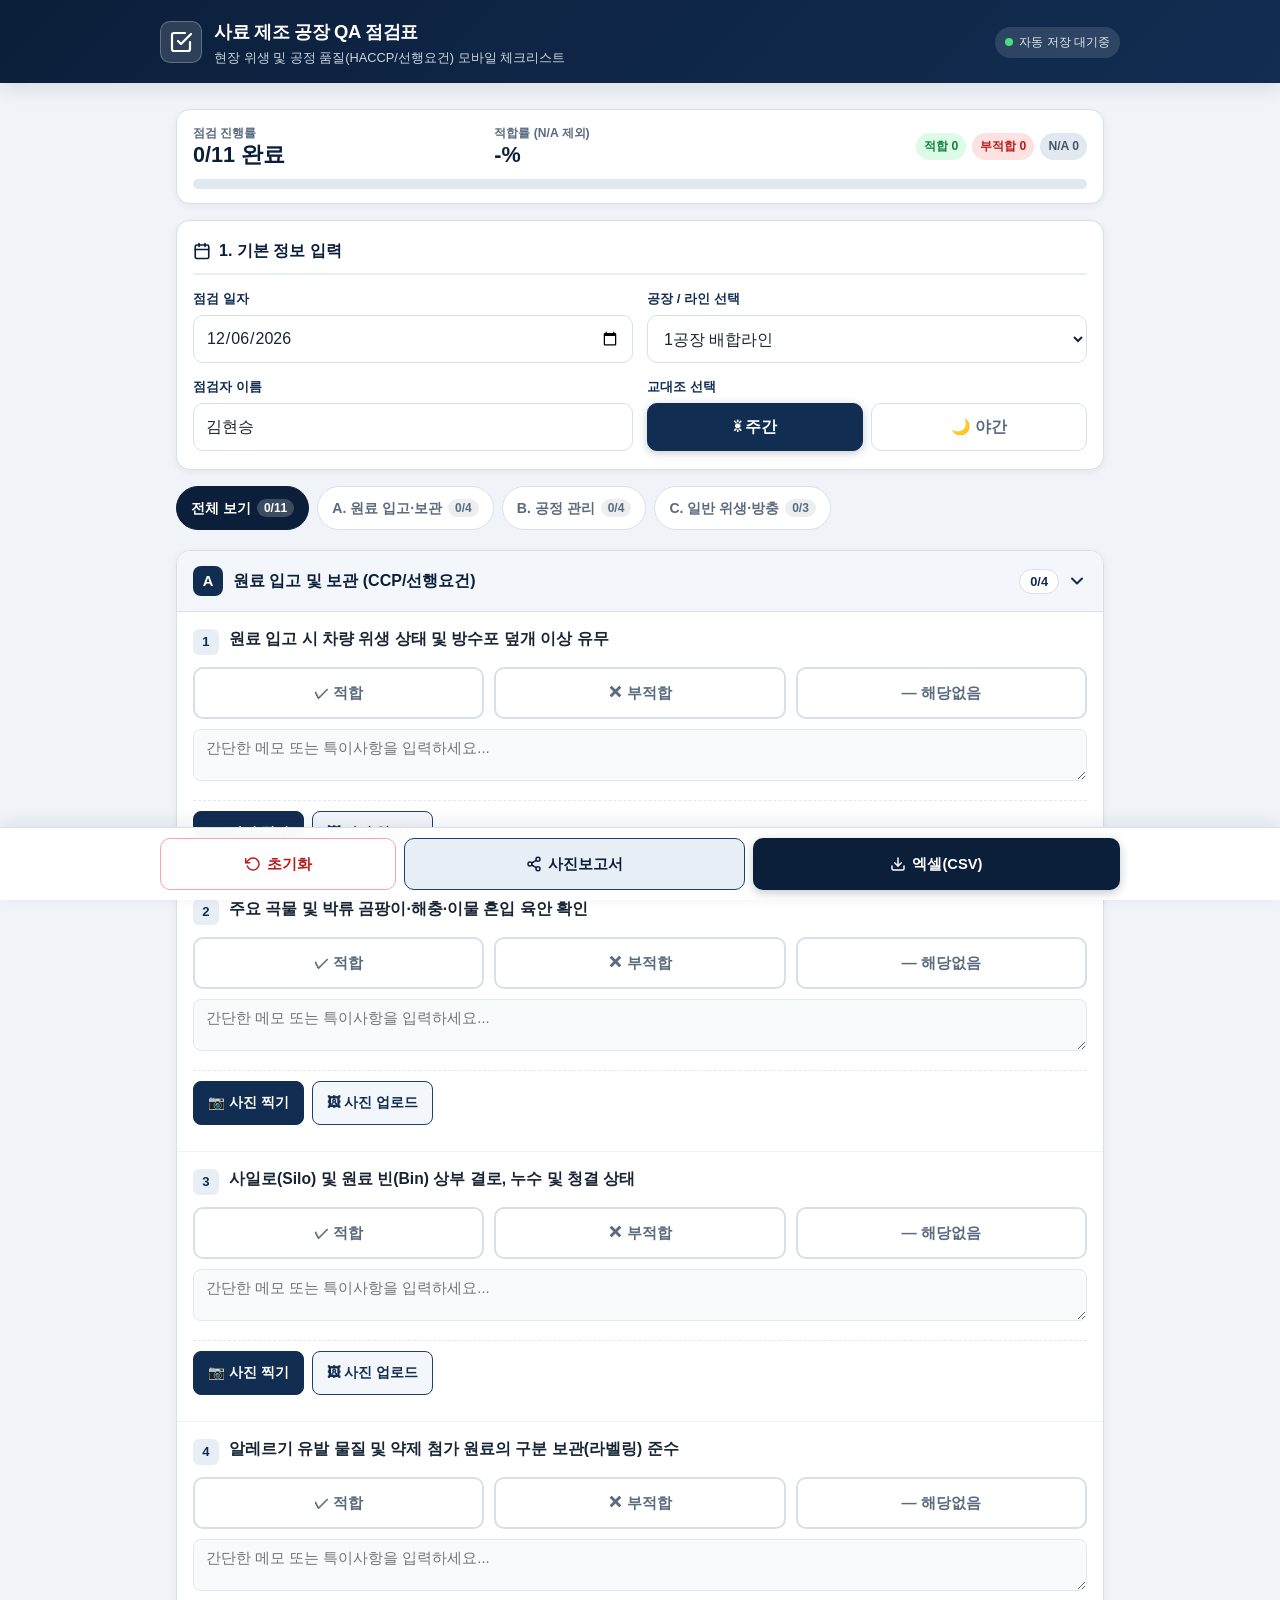
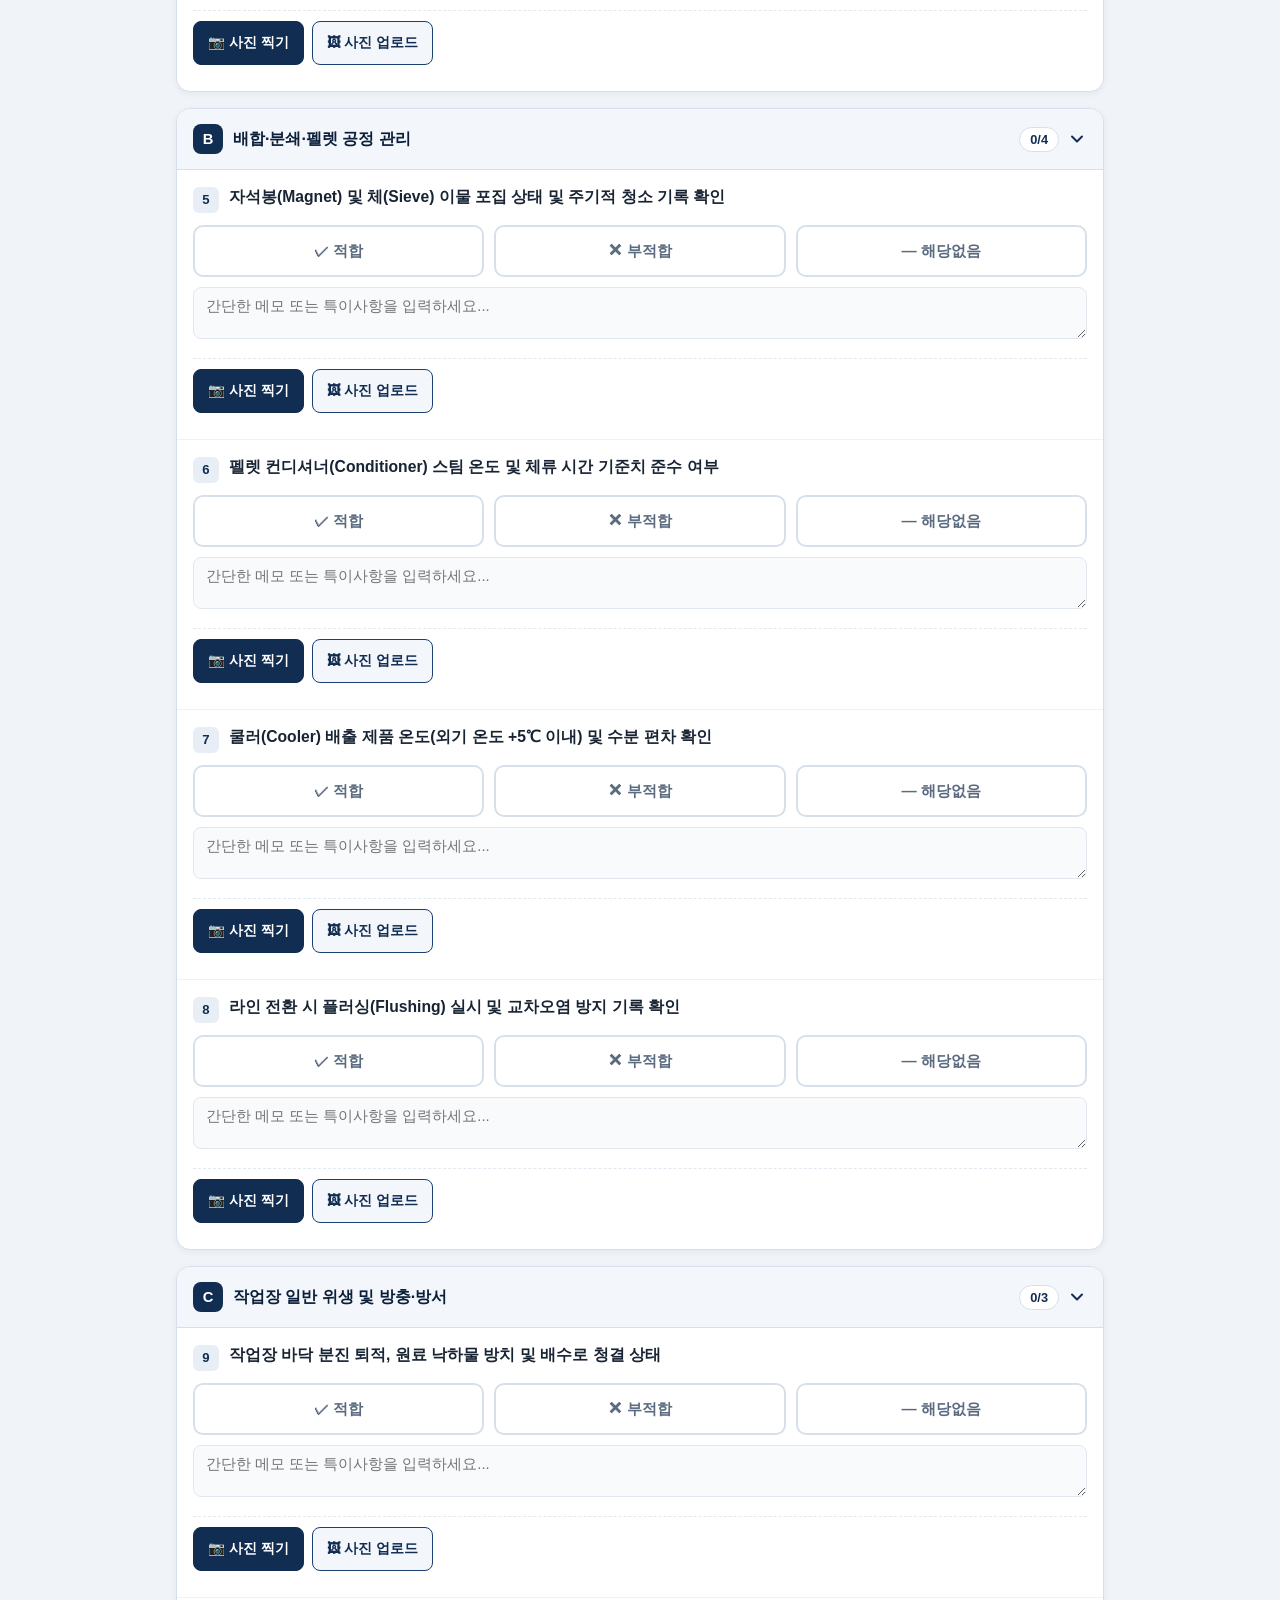
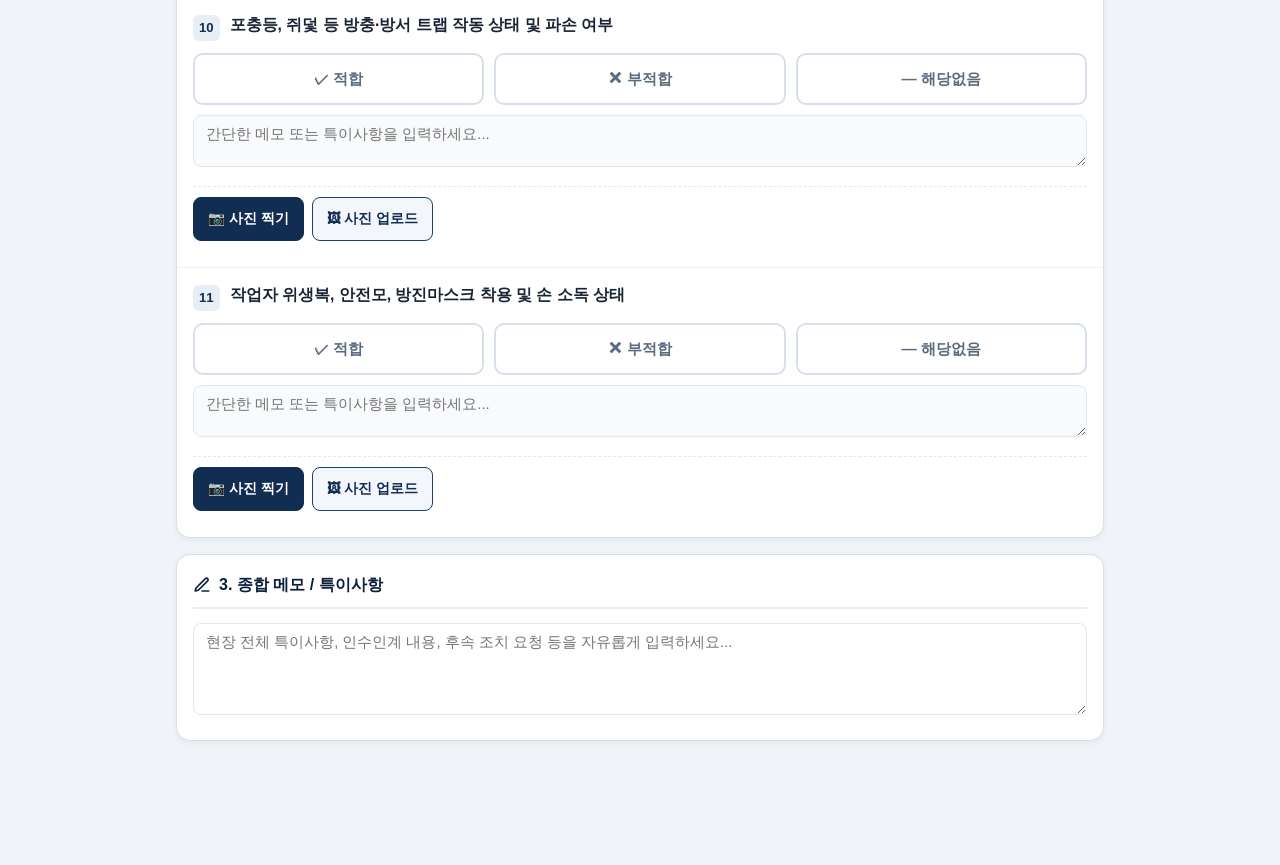
==== commit 0a26feef: "공유하기 기능 추가" ====
--- a/index.html
+++ b/index.html
@@ -135,14 +135,15 @@
         </svg>
         초기화
       </button>
-      <button type="button" class="action-btn btn-html-export" id="exportHtmlBtn">
-        <svg width="16" height="16" viewBox="0 0 24 24" fill="none" stroke="currentColor" stroke-width="2.2" stroke-linecap="round" stroke-linejoin="round">
-          <path d="M14 2H6a2 2 0 0 0-2 2v16a2 2 0 0 0 2 2h12a2 2 0 0 0 2-2V8z"></path>
-          <polyline points="14 2 14 8 20 8"></polyline>
-          <line x1="12" y1="18" x2="12" y2="12"></line>
-          <polyline points="9 15 12 18 15 15"></polyline>
-        </svg>
-        사진보고서
+      <button type="button" class="action-btn btn-pdf-export" id="exportPdfBtn">
+        <svg width="16" height="16" viewBox="0 0 24 24" fill="none" stroke="currentColor" stroke-width="2.2" stroke-linecap="round" stroke-linejoin="round" aria-hidden="true">
+          <circle cx="18" cy="5" r="3"></circle>
+          <circle cx="6" cy="12" r="3"></circle>
+          <circle cx="18" cy="19" r="3"></circle>
+          <line x1="8.59" y1="13.51" x2="15.42" y2="17.49"></line>
+          <line x1="15.41" y1="6.51" x2="8.59" y2="10.49"></line>
+        </svg>
+        <span class="btn-label">사진보고서</span>
       </button>
       <button type="button" class="action-btn btn-export" id="exportCsvBtn">
         <svg width="16" height="16" viewBox="0 0 24 24" fill="none" stroke="currentColor" stroke-width="2.2" stroke-linecap="round" stroke-linejoin="round">
@@ -185,6 +186,38 @@
     </div>
   </div>
 
+  <!-- PDF 사진보고서 공유/저장 모달 -->
+  <div class="modal-backdrop" id="pdfShareModal" role="dialog" aria-modal="true" aria-labelledby="pdfShareModalTitle">
+    <div class="modal-box pdf-modal-box">
+      <div class="pdf-modal-header">
+        <h3 class="modal-title pdf-modal-title" id="pdfShareModalTitle">PDF 사진보고서 준비 완료</h3>
+        <button type="button" class="pdf-modal-close" id="closePdfShareBtn" aria-label="닫기">×</button>
+      </div>
+      <div class="pdf-file-card">
+        <div class="pdf-file-badge" aria-hidden="true">PDF</div>
+        <div class="pdf-file-info">
+          <div class="pdf-file-name" id="pdfShareFileName"></div>
+          <div class="pdf-file-meta" id="pdfShareFileMeta"></div>
+        </div>
+      </div>
+      <p class="modal-desc pdf-share-desc" id="pdfShareDesc"></p>
+      <div class="pdf-share-actions">
+        <button type="button" class="pdf-action-primary" id="retryNativeShareBtn" hidden>📤 지금 PDF 공유하기</button>
+        <div class="pdf-action-grid">
+          <button type="button" class="pdf-action-btn primary" id="downloadPdfBtn">⬇ PDF 파일 저장</button>
+          <button type="button" class="pdf-action-btn" id="previewPdfBtn">👁 PDF 미리보기</button>
+        </div>
+        <div class="pdf-action-grid">
+          <button type="button" class="pdf-action-btn" id="copySummaryBtn">📋 요약 복사</button>
+          <button type="button" class="pdf-action-btn" id="emailSummaryBtn">✉ 이메일 작성</button>
+        </div>
+      </div>
+      <div class="pdf-legacy-wrap">
+        <button type="button" class="pdf-legacy-btn" id="exportLegacyHtmlBtn">기존 HTML 사진보고서로 저장</button>
+      </div>
+    </div>
+  </div>
+
   <!-- 사진 확대 모달 -->
   <div class="modal-backdrop" id="lightboxModal" role="dialog" aria-modal="true" aria-label="첨부 사진 확대 보기">
     <img src="" alt="현장 사진 확대" class="lightbox-img" id="lightboxImg">
--- a/style.css
+++ b/style.css
@@ -754,13 +754,21 @@
   transform: scale(0.98);
 }
 
+.action-btn:disabled,
+.action-btn.is-busy {
+  opacity: 0.72;
+  cursor: wait;
+  pointer-events: none;
+}
+
 .btn-reset {
   background: #ffffff;
   color: var(--fail-color);
   border: 1.5px solid var(--fail-border);
 }
 
-.btn-html-export {
+.btn-html-export,
+.btn-pdf-export {
   background: var(--navy-100);
   color: var(--navy-900);
   border: 1.5px solid var(--navy-700);
@@ -924,6 +932,170 @@
   color: #ffffff;
 }
 
+/* PDF Share Modal */
+.pdf-modal-box {
+  max-width: 440px;
+}
+
+.pdf-modal-header {
+  display: flex;
+  align-items: center;
+  justify-content: space-between;
+  gap: 10px;
+  margin-bottom: 12px;
+}
+
+.pdf-modal-title {
+  margin: 0;
+}
+
+.pdf-modal-close {
+  width: 34px;
+  height: 34px;
+  border-radius: 50%;
+  border: 1px solid var(--border-color);
+  background: var(--navy-50);
+  color: var(--navy-800);
+  font-size: 20px;
+  line-height: 1;
+  cursor: pointer;
+  display: flex;
+  align-items: center;
+  justify-content: center;
+  flex-shrink: 0;
+}
+
+.pdf-file-card {
+  display: flex;
+  align-items: center;
+  gap: 12px;
+  padding: 12px;
+  background: var(--navy-50);
+  border: 1px solid var(--border-color);
+  border-radius: var(--radius-md);
+  margin-bottom: 12px;
+}
+
+.pdf-file-badge {
+  width: 44px;
+  height: 44px;
+  border-radius: 10px;
+  background: #dc2626;
+  color: #ffffff;
+  font-weight: 800;
+  font-size: 0.82rem;
+  display: flex;
+  align-items: center;
+  justify-content: center;
+  flex-shrink: 0;
+  letter-spacing: 0.04em;
+}
+
+.pdf-file-info {
+  min-width: 0;
+  flex: 1;
+}
+
+.pdf-file-name {
+  font-size: 0.9rem;
+  font-weight: 700;
+  color: var(--navy-900);
+  word-break: break-all;
+  line-height: 1.35;
+}
+
+.pdf-file-meta {
+  font-size: 0.78rem;
+  color: var(--text-muted);
+  margin-top: 2px;
+}
+
+.pdf-share-desc {
+  margin-bottom: 14px;
+  font-size: 0.86rem;
+}
+
+.pdf-share-actions {
+  display: flex;
+  flex-direction: column;
+  gap: 8px;
+}
+
+.pdf-action-primary {
+  width: 100%;
+  min-height: 50px;
+  border: none;
+  border-radius: var(--radius-md);
+  background: var(--navy-900);
+  color: #ffffff;
+  font-family: inherit;
+  font-size: 0.98rem;
+  font-weight: 800;
+  cursor: pointer;
+  box-shadow: 0 3px 10px rgba(11, 31, 58, 0.24);
+  display: flex;
+  align-items: center;
+  justify-content: center;
+  gap: 6px;
+}
+
+.pdf-action-primary[hidden] {
+  display: none;
+}
+
+.pdf-action-grid {
+  display: grid;
+  grid-template-columns: 1fr 1fr;
+  gap: 8px;
+}
+
+.pdf-action-btn {
+  min-height: 46px;
+  padding: 0 10px;
+  border-radius: var(--radius-md);
+  border: 1.5px solid var(--border-color);
+  background: #ffffff;
+  color: var(--navy-900);
+  font-family: inherit;
+  font-size: 0.88rem;
+  font-weight: 700;
+  cursor: pointer;
+  display: inline-flex;
+  align-items: center;
+  justify-content: center;
+  gap: 5px;
+}
+
+.pdf-action-btn.primary {
+  background: var(--navy-800);
+  border-color: var(--navy-800);
+  color: #ffffff;
+}
+
+.pdf-action-primary:active,
+.pdf-action-btn:active {
+  transform: scale(0.98);
+}
+
+.pdf-legacy-wrap {
+  margin-top: 12px;
+  padding-top: 10px;
+  border-top: 1px solid #edf2f7;
+  text-align: center;
+}
+
+.pdf-legacy-btn {
+  background: none;
+  border: none;
+  color: var(--text-muted);
+  font-family: inherit;
+  font-size: 0.8rem;
+  font-weight: 600;
+  text-decoration: underline;
+  cursor: pointer;
+  padding: 4px 8px;
+}
+
 /* Image Lightbox */
 .lightbox-img {
   max-width: 92vw;
@@ -987,4 +1159,9 @@
     font-size: 0.8rem;
     padding: 0 6px;
   }
-}
+
+  .pdf-action-btn {
+    font-size: 0.82rem;
+    padding: 0 6px;
+  }
+}
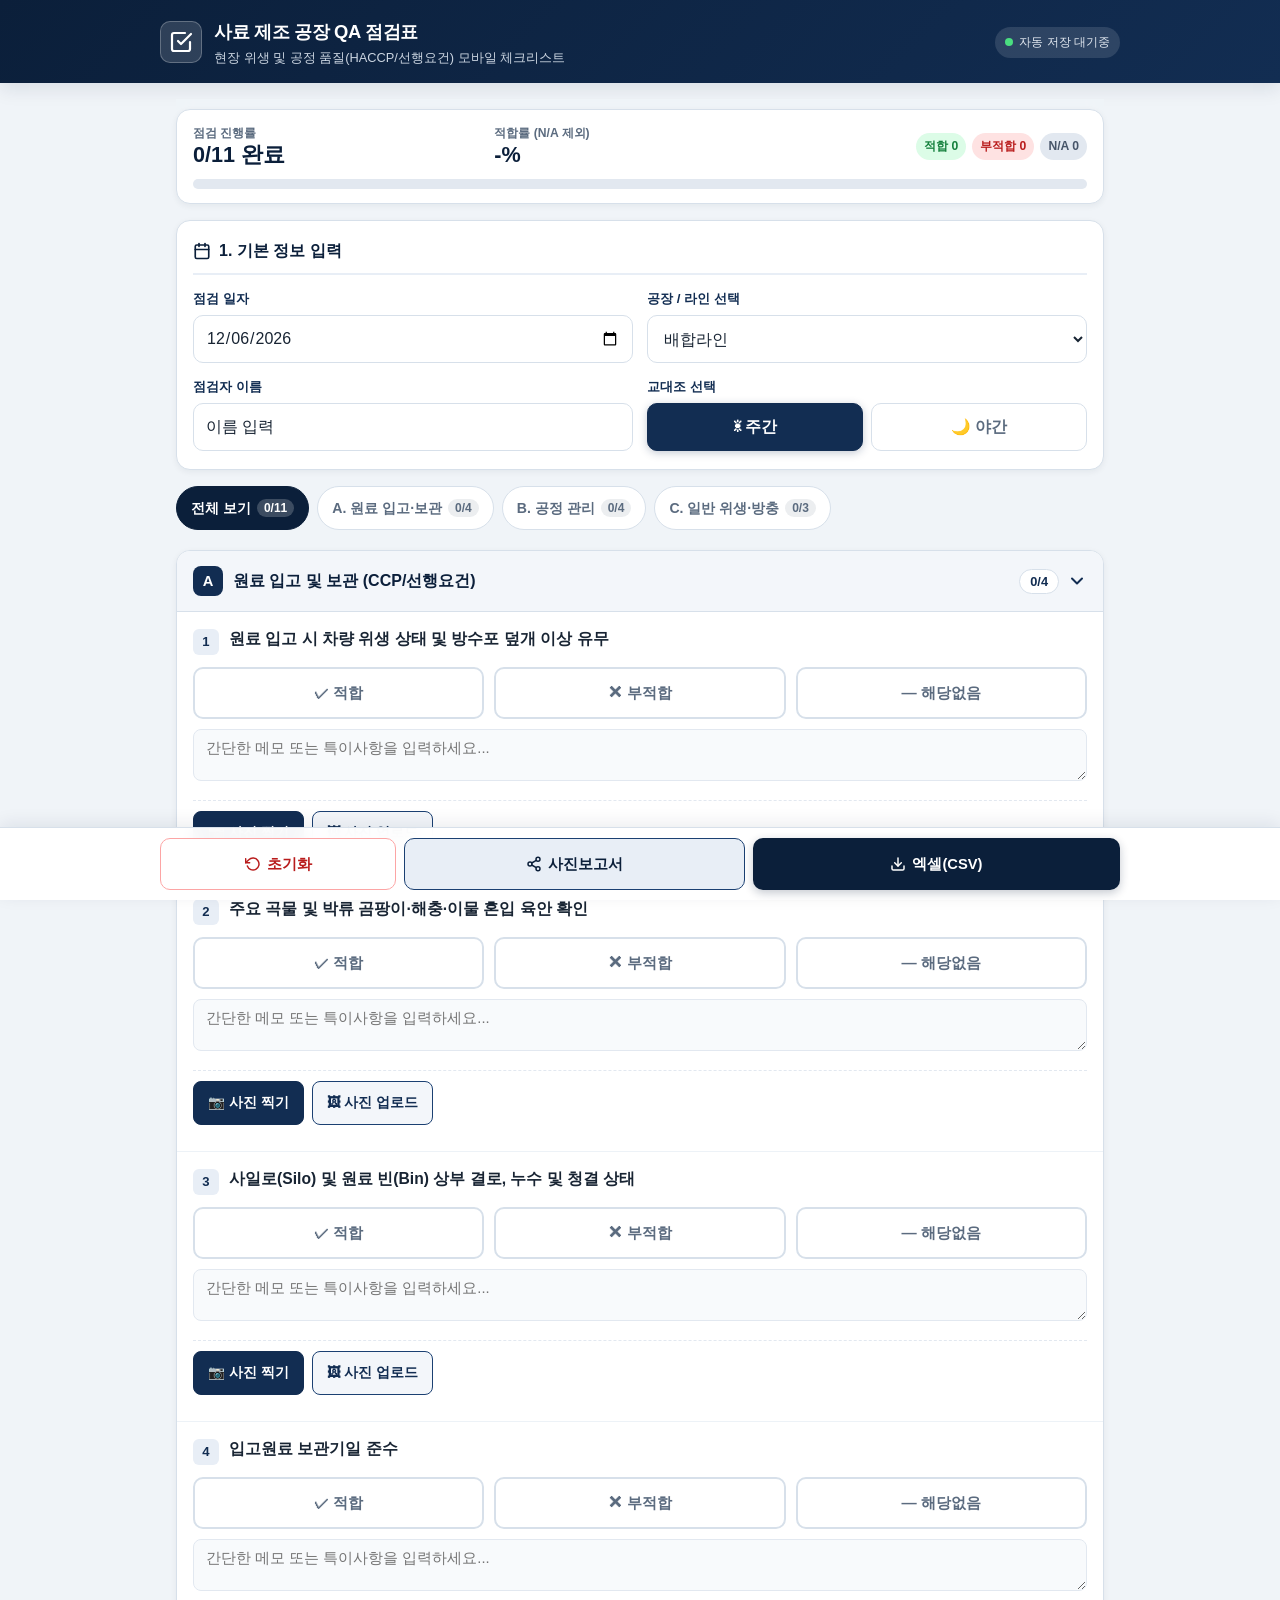
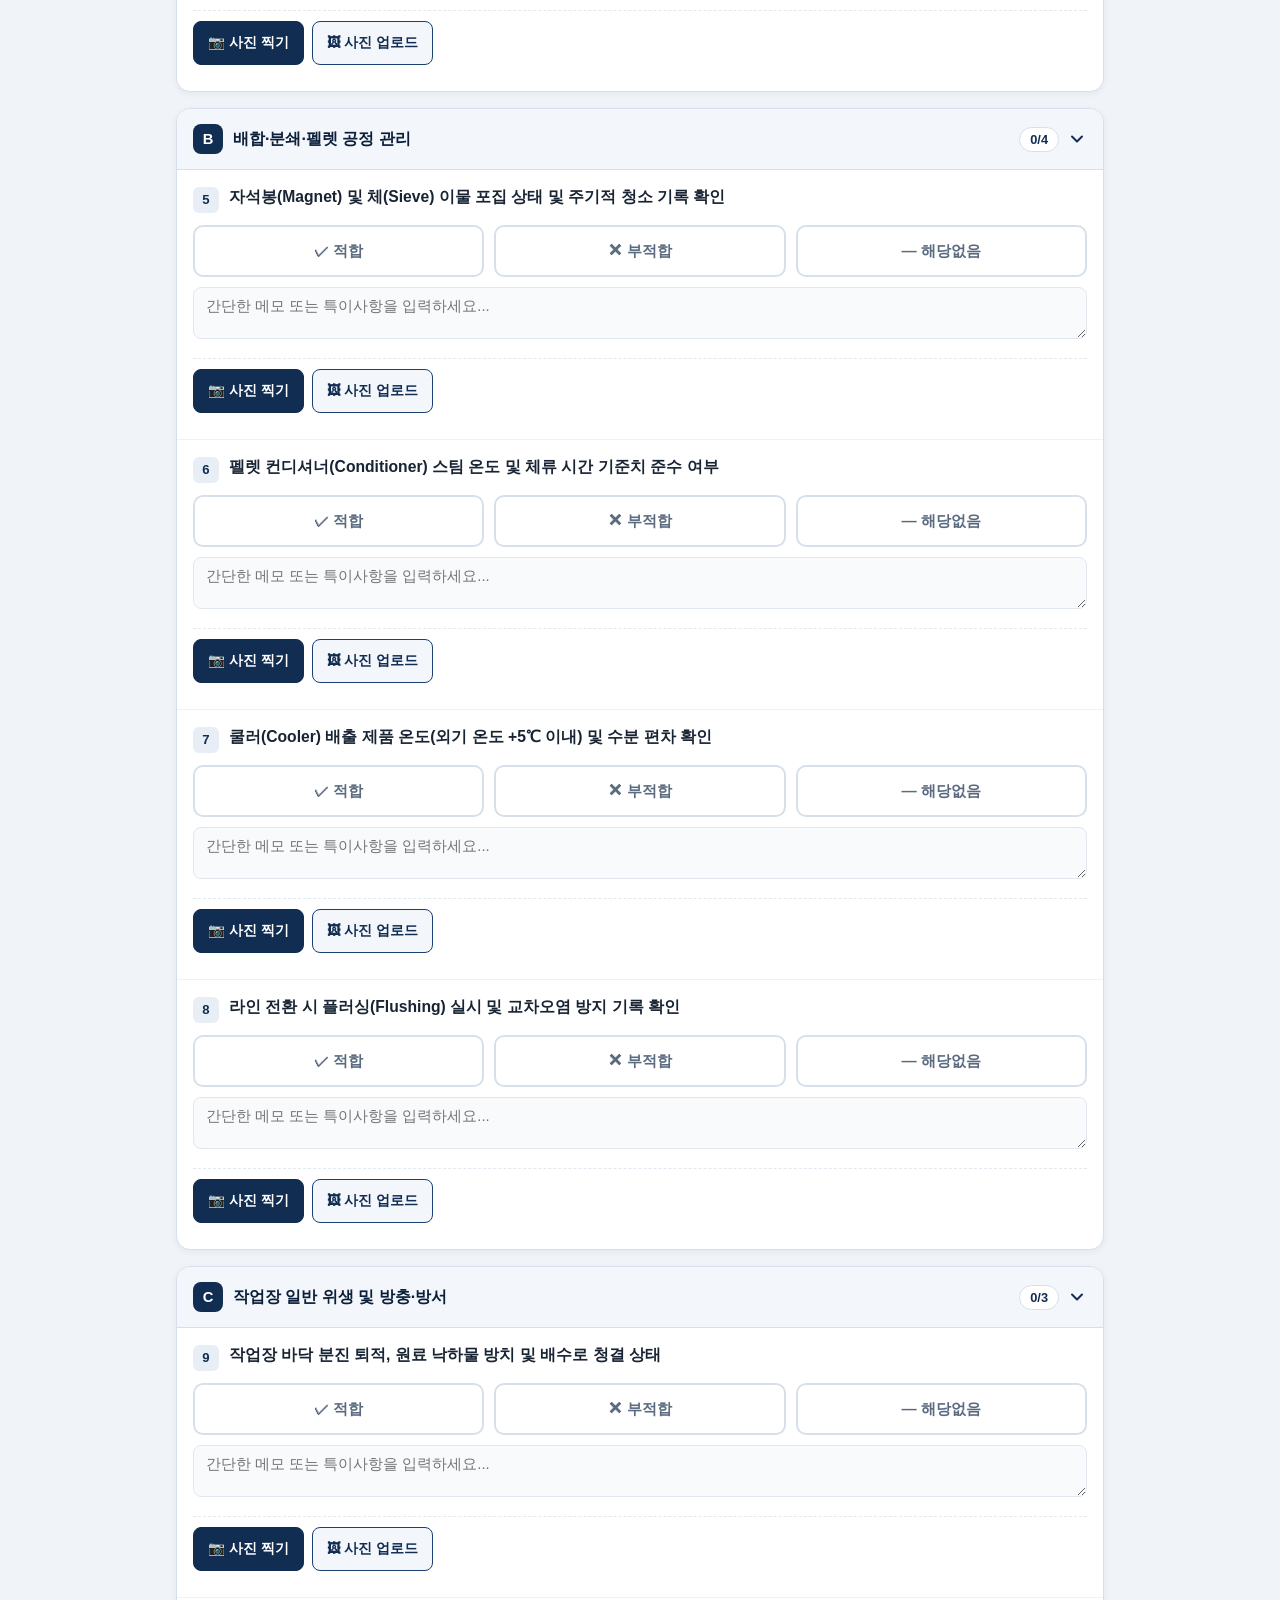
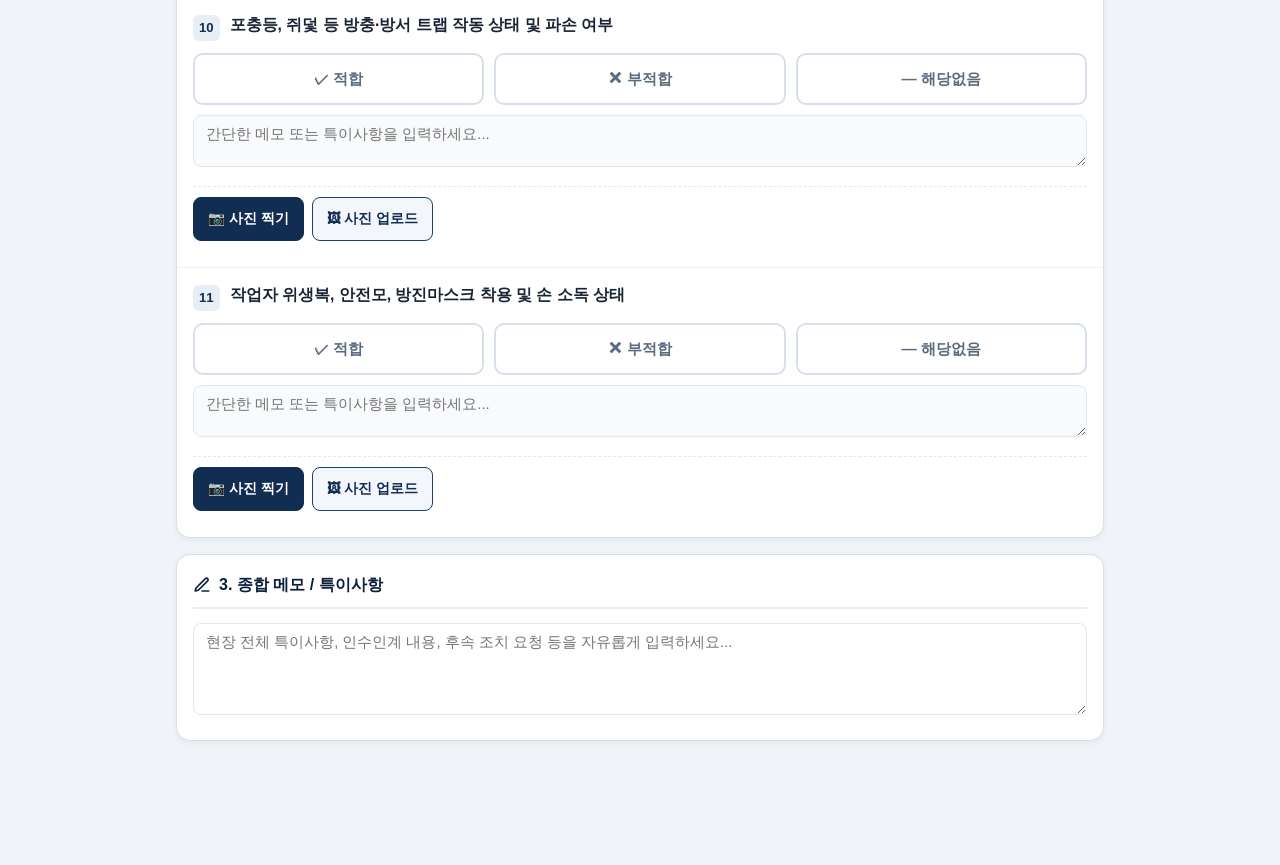
==== commit d3c853b5: "chore: 점검자·라인 기본값 및 항목 4 문구 변경" ====
--- a/index.html
+++ b/index.html
@@ -73,15 +73,15 @@
         <div class="form-group">
           <label class="form-label" for="factoryLine">공장 / 라인 선택</label>
           <select id="factoryLine" class="form-control">
-            <option value="1공장 배합라인">1공장 배합라인</option>
-            <option value="2공장 펠렛라인">2공장 펠렛라인</option>
-            <option value="원료 입고장">원료 입고장</option>
-            <option value="제품 출하장">제품 출하장</option>
+            <option value="배합라인">배합라인</option>
+            <option value="펠렛라인">펠렛라인</option>
+            <option value="원료 입고">원료 입고</option>
+            <option value="제품 출고">제품 출고</option>
           </select>
         </div>
         <div class="form-group">
           <label class="form-label" for="inspectorName">점검자 이름</label>
-          <input type="text" id="inspectorName" class="form-control" value="김현승" placeholder="점검자 성명을 입력하세요">
+          <input type="text" id="inspectorName" class="form-control" value="이름 입력" placeholder="점검자 성명을 입력하세요">
         </div>
         <div class="form-group">
           <span class="form-label">교대조 선택</span>
